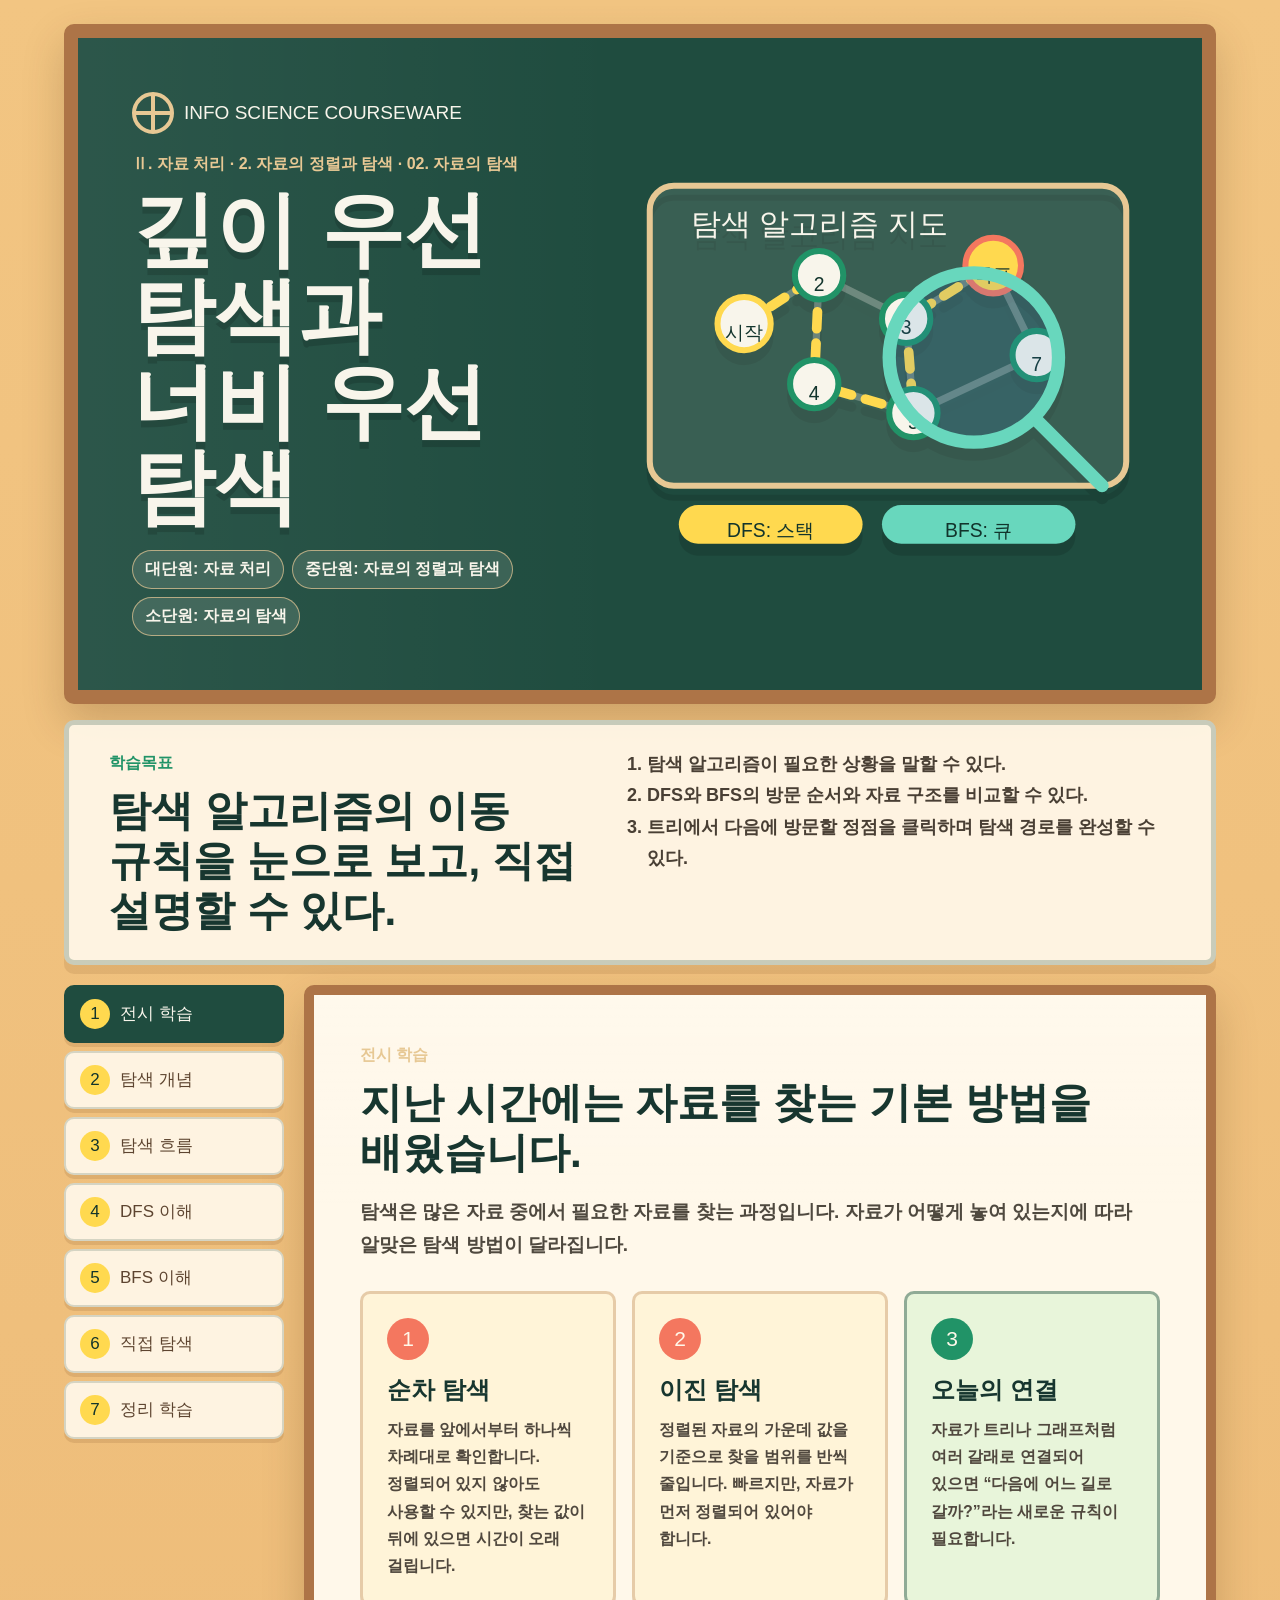
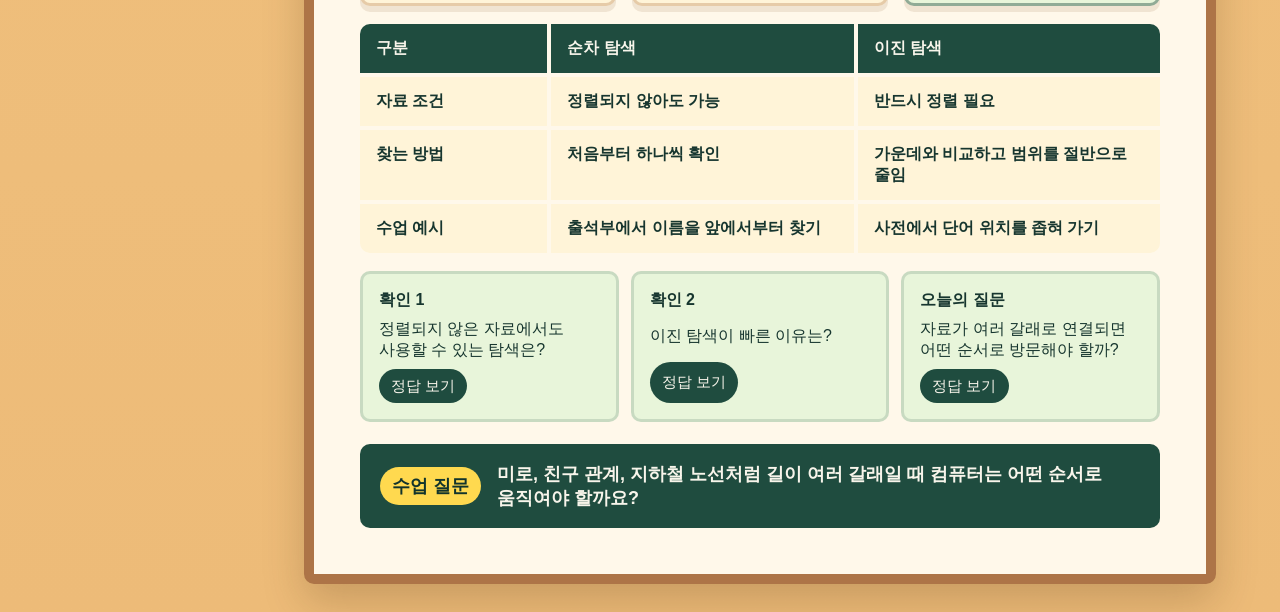
==== index.html @ 9e361e5e "Use textbook backtracking terminology" ====
<!doctype html>
<html lang="ko">
<head>
  <meta charset="utf-8">
  <meta name="viewport" content="width=device-width, initial-scale=1">
  <meta http-equiv="Cache-Control" content="no-store, no-cache, must-revalidate">
  <meta http-equiv="Pragma" content="no-cache">
  <meta http-equiv="Expires" content="0">
  <title>깊이 우선 탐색과 너비 우선 탐색</title>
  <link rel="stylesheet" href="styles.css?v=lesson-20260709-1">
</head>
<body>
  <header class="hero">
    <div class="board">
      <div class="hero-copy">
        <p class="brand">INFO SCIENCE COURSEWARE</p>
        <p class="unit-line">Ⅱ. 자료 처리 · 2. 자료의 정렬과 탐색 · 02. 자료의 탐색</p>
        <h1>깊이 우선 탐색과<br>너비 우선 탐색</h1>
        <div class="unit-tags" aria-label="단원 정보">
          <span>대단원: 자료 처리</span>
          <span>중단원: 자료의 정렬과 탐색</span>
          <span>소단원: 자료의 탐색</span>
        </div>
      </div>
      <div class="hero-visual" aria-hidden="true">
        <div class="algorithm-visual">
          <svg viewBox="0 0 430 330" role="img">
            <rect class="algo-screen" x="18" y="18" width="394" height="248" rx="20"/>
            <text class="map-title" x="52" y="58">탐색 알고리즘 지도</text>
            <path class="map-edge" d="M96 132L158 92L230 128L302 84M158 92L154 182M230 128L236 206M302 84L338 158M154 182L236 206L338 158"/>
            <path class="algo-route" d="M96 132L158 92L154 182L236 206L230 128L302 84"/>
            <g class="algo-node start">
              <circle cx="96" cy="132" r="22"/>
              <text x="96" y="139">시작</text>
            </g>
            <g class="algo-node">
              <circle cx="158" cy="92" r="20"/>
              <text x="158" y="99">2</text>
            </g>
            <g class="algo-node">
              <circle cx="230" cy="128" r="20"/>
              <text x="230" y="135">3</text>
            </g>
            <g class="algo-node"><circle cx="154" cy="182" r="20"/><text x="154" y="189">4</text></g>
            <g class="algo-node"><circle cx="236" cy="206" r="20"/><text x="236" y="213">5</text></g>
            <g class="algo-node target">
              <circle cx="302" cy="84" r="23"/>
              <text x="302" y="91">목표</text>
            </g>
            <g class="algo-node"><circle cx="338" cy="158" r="20"/><text x="338" y="165">7</text></g>
            <g class="search-glass">
              <circle cx="286" cy="160" r="70"/>
              <path d="M338 212L392 266"/>
            </g>
            <rect class="algo-chip" x="42" y="282" width="152" height="32" rx="16"/>
            <rect class="algo-chip second" x="210" y="282" width="160" height="32" rx="16"/>
            <text class="algo-label" x="118" y="303">DFS: 스택</text>
            <text class="algo-label" x="290" y="303">BFS: 큐</text>
          </svg>
        </div>
      </div>
    </div>
  </header>

  <section class="learning-goal" aria-labelledby="goal-title">
    <div>
      <p class="section-kicker">학습목표</p>
      <h2 id="goal-title">탐색 알고리즘의 이동 규칙을 눈으로 보고, 직접 설명할 수 있다.</h2>
    </div>
    <ol>
      <li>탐색 알고리즘이 필요한 상황을 말할 수 있다.</li>
      <li>DFS와 BFS의 방문 순서와 자료 구조를 비교할 수 있다.</li>
      <li>트리에서 다음에 방문할 정점을 클릭하며 탐색 경로를 완성할 수 있다.</li>
    </ol>
  </section>

  <main class="course">
    <nav class="lesson-nav" aria-label="수업 단계">
      <button class="nav-step is-active" data-step="0"><span>1</span>전시 학습</button>
      <button class="nav-step" data-step="1"><span>2</span>탐색 개념</button>
      <button class="nav-step" data-step="2"><span>3</span>탐색 흐름</button>
      <button class="nav-step" data-step="3"><span>4</span>DFS 이해</button>
      <button class="nav-step" data-step="4"><span>5</span>BFS 이해</button>
      <button class="nav-step" data-step="5"><span>6</span>직접 탐색</button>
      <button class="nav-step" data-step="6"><span>7</span>정리 학습</button>
    </nav>

    <section class="stage">
      <article class="panel is-active" data-panel="0">
        <div class="panel-heading">
          <p class="section-kicker">전시 학습</p>
          <h2>지난 시간에는 자료를 찾는 기본 방법을 배웠습니다.</h2>
          <p>탐색은 많은 자료 중에서 필요한 자료를 찾는 과정입니다. 자료가 어떻게 놓여 있는지에 따라 알맞은 탐색 방법이 달라집니다.</p>
        </div>

        <div class="review-grid review-grid-wide">
          <section class="review-card">
            <span class="badge">1</span>
            <h3>순차 탐색</h3>
            <p>자료를 앞에서부터 하나씩 차례대로 확인합니다. 정렬되어 있지 않아도 사용할 수 있지만, 찾는 값이 뒤에 있으면 시간이 오래 걸립니다.</p>
          </section>
          <section class="review-card">
            <span class="badge">2</span>
            <h3>이진 탐색</h3>
            <p>정렬된 자료의 가운데 값을 기준으로 찾을 범위를 반씩 줄입니다. 빠르지만, 자료가 먼저 정렬되어 있어야 합니다.</p>
          </section>
          <section class="review-card highlight">
            <span class="badge">3</span>
            <h3>오늘의 연결</h3>
            <p>자료가 트리나 그래프처럼 여러 갈래로 연결되어 있으면 “다음에 어느 길로 갈까?”라는 새로운 규칙이 필요합니다.</p>
          </section>
        </div>

        <div class="review-table" aria-label="순차 탐색과 이진 탐색 비교">
          <div><b>구분</b><b>순차 탐색</b><b>이진 탐색</b></div>
          <div><span>자료 조건</span><span>정렬되지 않아도 가능</span><span>반드시 정렬 필요</span></div>
          <div><span>찾는 방법</span><span>처음부터 하나씩 확인</span><span>가운데와 비교하고 범위를 절반으로 줄임</span></div>
          <div><span>수업 예시</span><span>출석부에서 이름을 앞에서부터 찾기</span><span>사전에서 단어 위치를 좁혀 가기</span></div>
        </div>

        <div class="warmup-grid">
          <div class="warmup-card">
            <strong>확인 1</strong>
            <span>정렬되지 않은 자료에서도 사용할 수 있는 탐색은?</span>
            <button class="reveal-answer" type="button">정답 보기</button>
            <em>순차 탐색</em>
          </div>
          <div class="warmup-card">
            <strong>확인 2</strong>
            <span>이진 탐색이 빠른 이유는?</span>
            <button class="reveal-answer" type="button">정답 보기</button>
            <em>범위를 반씩 줄이기 때문</em>
          </div>
          <div class="warmup-card">
            <strong>오늘의 질문</strong>
            <span>자료가 여러 갈래로 연결되면 어떤 순서로 방문해야 할까?</span>
            <button class="reveal-answer" type="button">정답 보기</button>
            <em>DFS와 BFS</em>
          </div>
        </div>

        <div class="question-strip">
          <strong>수업 질문</strong>
          <span>미로, 친구 관계, 지하철 노선처럼 길이 여러 갈래일 때 컴퓨터는 어떤 순서로 움직여야 할까요?</span>
        </div>
      </article>

      <article class="panel" data-panel="1">
        <div class="split">
          <div class="panel-heading">
            <p class="section-kicker">탐색 개념</p>
            <h2>탐색은 원하는 자료를 찾기 위해 방문 순서를 정하는 과정입니다.</h2>
            <p>트리와 그래프에서는 자료가 정점으로 표현되고, 정점 사이의 연결은 간선으로 표현됩니다. 모든 정점을 빠짐없이 방문하려면 “다음 정점을 고르는 규칙”이 필요합니다.</p>
            <div class="compare-row">
              <div>
                <b>DFS</b>
                <span>한 갈래를 깊게 따라간다</span>
              </div>
              <div>
                <b>BFS</b>
                <span>같은 깊이를 넓게 훑는다</span>
              </div>
            </div>
          </div>
          <div class="term-grid" aria-label="탐색 기본 용어">
            <div><b>정점</b><span>자료나 위치를 나타내는 점</span></div>
            <div><b>간선</b><span>정점과 정점을 잇는 길</span></div>
            <div><b>방문</b><span>정점을 한 번 확인하는 일</span></div>
            <div><b>방문 순서</b><span>어느 정점부터 볼지 정한 규칙</span></div>
          </div>
        </div>
      </article>

      <article class="panel visual-panel" data-panel="2">
        <div class="panel-heading">
          <p class="section-kicker">탐색 흐름 보기</p>
          <h2>DFS는 깊이, BFS는 너비가 먼저 보입니다.</h2>
          <p>아래 그림을 크게 보며 화살표의 이동 방향과 노드 옆 방문 순서를 비교해 보세요.</p>
        </div>
        <figure class="motion-card big-picture">
          <img src="assets/dfs-bfs-animation.svg?v=lesson-20260709-5" alt="DFS와 BFS의 전체 탐색 이동 경로 애니메이션">
          <figcaption>왼쪽 DFS는 한 갈래를 끝까지 따라가고, 오른쪽 BFS는 가까운 정점부터 같은 깊이를 넓게 방문합니다.</figcaption>
        </figure>
        <div class="visual-note-grid">
          <div><b>화살표</b><span>탐색이 실제로 이동하는 방향</span></div>
          <div><b>작은 번호</b><span>정점을 처음 방문한 순서</span></div>
          <div><b>비교 포인트</b><span>DFS는 깊이, BFS는 거리와 단계</span></div>
        </div>
      </article>

      <article class="panel" data-panel="3">
        <div class="subpage is-active" data-subpage="0">
          <div class="split">
            <div class="panel-heading">
              <p class="section-kicker">깊이 우선 탐색 DFS · 1/2</p>
              <h2>DFS는 한쪽 길을 끝까지 따라가며 탐색합니다.</h2>
              <p>현재 정점에서 아직 방문하지 않은 이웃이 있으면 그 정점으로 바로 이동합니다. 더 갈 수 없으면 백트래킹으로 이전 정점으로 돌아와 다른 길을 살핍니다.</p>
              <ul class="check-list">
                <li>
                  핵심 자료 구조:
                  <button type="button" class="term-help" aria-label="스택 보충 설명 보기">
                    스택
                    <span class="concept-popover" role="tooltip">
                      <strong>스택 Stack</strong>
                      <svg class="concept-diagram" viewBox="0 0 280 150" aria-hidden="true">
                        <rect x="0" y="0" width="280" height="150" rx="14" fill="#1f4c3f"/>
                        <rect x="92" y="82" width="96" height="32" rx="8" fill="#fff8ea" stroke="#ffd94f" stroke-width="4"/>
                        <rect x="92" y="48" width="96" height="32" rx="8" fill="#fff8ea" stroke="#ffd94f" stroke-width="4"/>
                        <rect x="92" y="14" width="96" height="32" rx="8" fill="#fff8ea" stroke="#ffd94f" stroke-width="4"/>
                        <text x="140" y="35" text-anchor="middle" font-size="16" font-weight="900" fill="#12342c">3</text>
                        <text x="140" y="69" text-anchor="middle" font-size="16" font-weight="900" fill="#12342c">2</text>
                        <text x="140" y="103" text-anchor="middle" font-size="16" font-weight="900" fill="#12342c">1</text>
                        <path d="M224 26 L190 26" stroke="#68d7bd" stroke-width="6" stroke-linecap="round"/>
                        <path d="M203 14 L190 26 L203 38" fill="none" stroke="#68d7bd" stroke-width="6" stroke-linecap="round" stroke-linejoin="round"/>
                        <path d="M190 60 L224 60" stroke="#f4775f" stroke-width="6" stroke-linecap="round"/>
                        <path d="M211 48 L224 60 L211 72" fill="none" stroke="#f4775f" stroke-width="6" stroke-linecap="round" stroke-linejoin="round"/>
                        <text x="32" y="33" font-size="15" font-weight="900" fill="#ffd94f">위쪽</text>
                        <text x="32" y="56" font-size="13" font-weight="800" fill="#fff8ea">넣고</text>
                        <text x="32" y="78" font-size="13" font-weight="800" fill="#fff8ea">꺼냄</text>
                        <text x="140" y="136" text-anchor="middle" font-size="14" font-weight="900" fill="#fff8ea">나중에 들어온 것이 먼저 나감</text>
                      </svg>
                      <span>DFS는 깊이 내려가다 막히면 백트래킹으로 돌아와야 하므로, 최근에 지나온 정점을 스택처럼 기억합니다.</span>
                    </span>
                  </button>
                  또는 재귀 호출
                </li>
                <li>좋은 비유: 미로에서 한 길을 끝까지 가 보기</li>
                <li>연습 예제 방문 순서: 1 → 2 → 4 → 5 → 8 → 3 → 6 → 7</li>
              </ul>
            </div>
            <div class="path-board dfs-board" aria-label="DFS 이동 방향 예시">
              <span>1</span><i></i><span>2</span><i></i><span>4</span>
              <em>백트래킹</em>
              <span>5</span><i></i><span>8</span>
              <em>백트래킹</em>
              <span>3</span><i></i><span>6</span>
              <em>백트래킹</em>
              <span>7</span>
            </div>
          </div>
        </div>
        <div class="subpage" data-subpage="1">
          <div class="guide-head">
            <div>
              <p class="section-kicker">깊이 우선 탐색 DFS · 2/2</p>
              <h2>다음에 방문할 노드를 클릭하며 DFS 경로를 따라가 봅시다.</h2>
              <p>큰 비교 그림과 다른 연습 예제입니다. 안내를 보며 DFS가 왜 “깊이”를 먼저 보는지 확인하세요.</p>
            </div>
            <button class="small-action" data-guide-reset="dfs">다시 시작</button>
          </div>
          <div class="guided-layout">
            <section class="tree-zone compact">
              <svg id="dfsGuideSvg" viewBox="0 0 760 470" role="img" aria-label="DFS 가이드 탐색 트리"></svg>
            </section>
            <aside class="control-zone">
              <div class="status-box next">
                <span>다음 클릭</span>
                <strong id="dfsGuideNext">1번</strong>
              </div>
              <div class="status-box">
                <span>방문 순서</span>
                <div class="pill-list" id="dfsGuideVisited"></div>
              </div>
              <div class="status-box">
                <span>현재 스택</span>
                <div class="structure-list" id="dfsGuideStructure"></div>
              </div>
              <p class="feedback" id="dfsGuideFeedback">1번부터 클릭하세요. DFS는 갈 수 있는 한 깊게 내려갑니다.</p>
            </aside>
          </div>
        </div>
        <div class="sub-nav" data-subnav>
          <button data-sub-prev>이전</button>
          <span data-sub-status>1 / 2</span>
          <button data-sub-next>다음</button>
        </div>
      </article>

      <article class="panel" data-panel="4">
        <div class="subpage is-active" data-subpage="0">
          <div class="split">
            <div class="panel-heading">
              <p class="section-kicker">너비 우선 탐색 BFS · 1/2</p>
              <h2>BFS는 시작점에서 가까운 정점부터 차례대로 넓혀 갑니다.</h2>
              <p>먼저 발견한 정점을 먼저 처리하기 위해 큐를 사용합니다. 같은 깊이에 있는 정점을 모두 본 뒤 다음 깊이로 내려갑니다.</p>
              <ul class="check-list">
                <li>
                  핵심 자료 구조:
                  <button type="button" class="term-help queue" aria-label="큐 보충 설명 보기">
                    큐
                    <span class="concept-popover" role="tooltip">
                      <strong>큐 Queue</strong>
                      <svg class="concept-diagram" viewBox="0 0 280 150" aria-hidden="true">
                        <rect x="0" y="0" width="280" height="150" rx="14" fill="#1f4c3f"/>
                        <path d="M26 75 L62 75" stroke="#68d7bd" stroke-width="6" stroke-linecap="round"/>
                        <path d="M50 63 L62 75 L50 87" fill="none" stroke="#68d7bd" stroke-width="6" stroke-linecap="round" stroke-linejoin="round"/>
                        <rect x="70" y="50" width="44" height="50" rx="8" fill="#fff8ea" stroke="#ffd94f" stroke-width="4"/>
                        <rect x="118" y="50" width="44" height="50" rx="8" fill="#fff8ea" stroke="#ffd94f" stroke-width="4"/>
                        <rect x="166" y="50" width="44" height="50" rx="8" fill="#fff8ea" stroke="#ffd94f" stroke-width="4"/>
                        <text x="92" y="80" text-anchor="middle" font-size="16" font-weight="900" fill="#12342c">1</text>
                        <text x="140" y="80" text-anchor="middle" font-size="16" font-weight="900" fill="#12342c">2</text>
                        <text x="188" y="80" text-anchor="middle" font-size="16" font-weight="900" fill="#12342c">3</text>
                        <path d="M214 75 L250 75" stroke="#f4775f" stroke-width="6" stroke-linecap="round"/>
                        <path d="M238 63 L250 75 L238 87" fill="none" stroke="#f4775f" stroke-width="6" stroke-linecap="round" stroke-linejoin="round"/>
                        <text x="42" y="42" text-anchor="middle" font-size="14" font-weight="900" fill="#68d7bd">뒤로 들어감</text>
                        <text x="228" y="42" text-anchor="middle" font-size="14" font-weight="900" fill="#f4775f">앞에서 나감</text>
                        <text x="140" y="130" text-anchor="middle" font-size="14" font-weight="900" fill="#fff8ea">먼저 들어온 것이 먼저 나감</text>
                      </svg>
                      <span>BFS는 먼저 발견한 정점부터 차례대로 처리해야 하므로, 대기 줄처럼 큐에 넣고 앞에서부터 꺼냅니다.</span>
                    </span>
                  </button>
                </li>
                <li>좋은 비유: 물결이 퍼지듯 가까운 곳부터 확인</li>
                <li>연습 예제 방문 순서: 1 → 2 → 3 → 4 → 5 → 6 → 7 → 8</li>
              </ul>
            </div>
            <div class="level-board" aria-label="BFS 깊이별 방문 예시">
              <div><b>거리 0</b><span>1</span></div>
              <div><b>거리 1</b><span>2</span><span>3</span></div>
              <div><b>거리 2</b><span>4</span><span>5</span><span>6</span><span>7</span></div>
              <div><b>거리 3</b><span>8</span></div>
            </div>
          </div>
        </div>
        <div class="subpage" data-subpage="1">
          <div class="guide-head">
            <div>
              <p class="section-kicker">너비 우선 탐색 BFS · 2/2</p>
              <h2>다음에 방문할 노드를 클릭하며 BFS 경로를 따라가 봅시다.</h2>
              <p>큰 비교 그림과 다른 연습 예제입니다. 같은 깊이를 모두 방문한 뒤 다음 깊이로 내려가는지 확인하세요.</p>
            </div>
            <button class="small-action" data-guide-reset="bfs">다시 시작</button>
          </div>
          <div class="guided-layout">
            <section class="tree-zone compact">
              <svg id="bfsGuideSvg" viewBox="0 0 760 470" role="img" aria-label="BFS 가이드 탐색 트리"></svg>
            </section>
            <aside class="control-zone">
              <div class="status-box next">
                <span>다음 클릭</span>
                <strong id="bfsGuideNext">1번</strong>
              </div>
              <div class="status-box">
                <span>방문 순서</span>
                <div class="pill-list" id="bfsGuideVisited"></div>
              </div>
              <div class="status-box">
                <span>현재 큐</span>
                <div class="structure-list" id="bfsGuideStructure"></div>
              </div>
              <p class="feedback" id="bfsGuideFeedback">1번부터 클릭하세요. BFS는 가까운 깊이를 먼저 모두 봅니다.</p>
            </aside>
          </div>
        </div>
        <div class="sub-nav" data-subnav>
          <button data-sub-prev>이전</button>
          <span data-sub-status>1 / 2</span>
          <button data-sub-next>다음</button>
        </div>
      </article>

      <article class="panel lab-panel" data-panel="5">
        <div class="lab-head">
          <div>
            <p class="section-kicker">직접 탐색 활동</p>
            <h2>새로운 예제에서 힌트 없이 탐색 순서를 완성해 보세요.</h2>
            <p>이번 활동은 다음 노드를 알려주지 않습니다. 선택한 탐색 방법에 맞게 학생이 직접 순서를 판단한 뒤 채점합니다.</p>
          </div>
          <div class="mode-toggle" role="group" aria-label="탐색 방식 선택">
            <button class="is-selected" id="dfsMode">DFS</button>
            <button id="bfsMode">BFS</button>
          </div>
        </div>

        <div class="lab-grid">
          <section class="tree-zone">
            <svg id="treeSvg" viewBox="0 0 760 470" role="img" aria-label="힌트 없이 푸는 탐색 도전 트리"></svg>
          </section>
          <aside class="control-zone">
            <div class="status-box next">
              <span>도전 규칙</span>
              <strong id="nextNode">1번부터</strong>
            </div>
            <div class="status-box">
              <span>내가 선택한 순서</span>
              <div class="pill-list" id="visitedList"></div>
            </div>
            <div class="status-box structure-practice">
              <span id="structureLabel">채점 전</span>
              <p class="structure-guide" id="structureGuide">노드를 고르면 각 단계마다 현재 스택 또는 큐에 남아 있는 번호를 순서대로 맞혀 봅니다.</p>
              <div class="sequence-target" id="structureTarget" aria-label="현재 자료 구조 순서 선택 결과"></div>
              <div class="sequence-bank" id="structureBank" aria-label="현재 자료 구조 순서 선택"></div>
              <div class="mini-actions">
                <button id="resetStructure" type="button">다시 도전</button>
                <button id="checkStructure" type="button">순서 확인</button>
              </div>
              <span class="structure-result" id="structureFeedback"></span>
              <div class="structure-history" id="structureHistory" aria-label="스택과 큐 변화 기록"></div>
            </div>
            <p class="feedback" id="feedback">1번부터 시작하세요. 노드를 하나 고를 때마다 오른쪽에서 1~10 중 현재 스택 또는 큐에 들어 있는 번호만 골라 순서도 함께 점검합니다.</p>
            <div class="button-row">
              <button id="resetActivity">처음부터</button>
              <button id="showAnswer">정답 확인</button>
              <button id="checkChallenge" class="wide">채점하기</button>
            </div>
          </aside>
        </div>
      </article>

      <article class="panel" data-panel="6">
        <div class="panel-heading">
          <p class="section-kicker">정리 학습</p>
          <h2>DFS와 BFS를 비교하고, 핵심 개념을 확인해 봅시다.</h2>
        </div>
        <div class="summary-table">
          <div><b>구분</b><b>DFS</b><b>BFS</b></div>
          <div><span>방향</span><span>깊게 들어가기</span><span>넓게 퍼지기</span></div>
          <div><span>자료 구조</span><span>스택, 재귀</span><span>큐</span></div>
          <div><span>활용 느낌</span><span>한 경로를 끝까지 확인</span><span>최단 거리, 단계별 확인</span></div>
        </div>

        <div class="quiz-header">
          <div>
            <p class="section-kicker">정리 퀴즈</p>
            <h3>6문항 중 몇 문항을 맞혔나요?</h3>
          </div>
          <div class="quiz-score">점수 <strong id="quizScore">0 / 6</strong></div>
        </div>

        <div class="quiz-list" id="quizList">
          <section class="quiz-card" data-correct="bfs" data-hint="가까운 정점부터 같은 깊이를 먼저 보는 탐색은 BFS입니다.">
            <p><b>1.</b> 시작점에서 가까운 정점들을 먼저 모두 방문하는 탐색은?</p>
            <div class="quiz-options">
              <button data-choice="dfs">DFS</button>
              <button data-choice="bfs">BFS</button>
            </div>
            <span class="quiz-result"></span>
          </section>
          <section class="quiz-card" data-correct="dfs" data-hint="한 갈래를 끝까지 따라가고 막히면 백트래킹으로 돌아오는 탐색은 DFS입니다.">
            <p><b>2.</b> 미로에서 한 길을 끝까지 따라가다가 막히면 백트래킹으로 돌아오는 방식과 가까운 것은?</p>
            <div class="quiz-options">
              <button data-choice="dfs">DFS</button>
              <button data-choice="bfs">BFS</button>
            </div>
            <span class="quiz-result"></span>
          </section>
          <section class="quiz-card" data-correct="stack" data-hint="DFS는 스택 또는 재귀 호출과 관련이 깊습니다.">
            <p><b>3.</b> DFS의 동작을 설명할 때 가장 잘 어울리는 자료 구조는?</p>
            <div class="quiz-options">
              <button data-choice="queue">큐</button>
              <button data-choice="stack">스택</button>
              <button data-choice="sort">정렬표</button>
            </div>
            <span class="quiz-result"></span>
          </section>
          <section class="quiz-card" data-correct="queue" data-hint="BFS는 먼저 들어온 정점을 먼저 처리하는 큐를 사용합니다.">
            <p><b>4.</b> BFS에서 먼저 발견한 정점을 먼저 처리하기 위해 사용하는 자료 구조는?</p>
            <div class="quiz-options">
              <button data-choice="stack">스택</button>
              <button data-choice="queue">큐</button>
              <button data-choice="tree">트리</button>
            </div>
            <span class="quiz-result"></span>
          </section>
          <section class="quiz-card" data-correct="dfs-order" data-hint="DFS는 1번에서 2번으로 간 뒤 5번, 6번까지 깊게 내려갑니다.">
            <p><b>5.</b> ‘탐색 흐름 보기’의 큰 비교 그림에서 DFS 방문 순서로 알맞은 것은?</p>
            <div class="quiz-options">
              <button data-choice="dfs-order">1 → 2 → 5 → 6 → 3 → 4 → 7 → 10 → 8 → 9</button>
              <button data-choice="bfs-order">1 → 2 → 3 → 4 → 5 → 6 → 7 → 8 → 9 → 10</button>
            </div>
            <span class="quiz-result"></span>
          </section>
          <section class="quiz-card" data-correct="binary" data-hint="이진 탐색은 정렬된 자료에서 범위를 반씩 줄이는 방법입니다.">
            <p><b>6.</b> 전시 학습 내용입니다. 정렬된 자료에서 가운데 값을 기준으로 범위를 반씩 줄이는 탐색은?</p>
            <div class="quiz-options">
              <button data-choice="sequential">순차 탐색</button>
              <button data-choice="binary">이진 탐색</button>
              <button data-choice="bfs">너비 우선 탐색</button>
            </div>
            <span class="quiz-result"></span>
          </section>
        </div>
        <button class="reset-quiz" id="resetQuiz">퀴즈 다시 풀기</button>
      </article>
    </section>
  </main>

  <script src="script.js?v=lesson-20260708-10"></script>
</body>
</html>
---- styles.css ----
:root {
  --ink: #17362f;
  --muted: #665d52;
  --paper: #f3c77f;
  --panel: #fff8ea;
  --board: #1f4c3f;
  --board-dark: #12342c;
  --cream: #f8f5eb;
  --sand: #e7c894;
  --wood: #ad7447;
  --green: #219367;
  --mint: #68d7bd;
  --blue: #2d7dd2;
  --yellow: #ffd94f;
  --coral: #f4775f;
  --red: #d64b3c;
  --line: rgba(23, 54, 47, .18);
  --shadow: 0 18px 42px rgba(73, 45, 18, .22);
  --display-font: "LessonTitle", "여기어때 잘난체", "Jalnan", "JalnanGothic", "CourseNoto", "Malgun Gothic", sans-serif;
  --body-font: "CourseNoto", "Noto Sans KR", "NanumGothic", "Malgun Gothic", sans-serif;
}

@font-face {
  font-family: "CourseNoto";
  src: url("assets/fonts/NotoSansKR-VF.ttf?v=rebuild-20260708-1") format("truetype");
  font-weight: 100 900;
  font-style: normal;
  font-display: swap;
}

@font-face {
  font-family: "LessonTitle";
  src:
    local("여기어때 잘난체"),
    local("Jalnan"),
    local("JalnanGothic"),
    url("assets/fonts/JalnanGothic.woff2?v=rebuild-20260708-1") format("woff2"),
    url("assets/fonts/Jalnan.woff?v=rebuild-20260708-1") format("woff");
  font-weight: 400 900;
  font-style: normal;
  font-display: swap;
}

* { box-sizing: border-box; }

body {
  margin: 0;
  min-height: 100vh;
  color: var(--ink);
  font-family: var(--body-font);
  background:
    radial-gradient(circle at 8% 17%, rgba(255, 248, 234, .36) 0 8px, transparent 9px),
    radial-gradient(circle at 88% 12%, rgba(255, 217, 79, .34) 0 10px, transparent 11px),
    linear-gradient(180deg, #f2c582 0%, #edbb78 100%);
}

button, select { font: inherit; }
button { cursor: pointer; }
h1, h2, h3, p, li, span, button { word-break: keep-all; }
h1, h2, h3, .brand, .nav-step, .badge, .algo-label, .status-box strong { font-family: var(--display-font); letter-spacing: 0; }
h1 { margin: 0; color: var(--cream); font-size: clamp(46px, 6.5vw, 92px); line-height: 1.03; text-shadow: 0 7px 0 rgba(0, 0, 0, .14); }
h2 { margin: 0; font-size: clamp(27px, 3.3vw, 46px); line-height: 1.18; }
h3 { margin: 14px 0 10px; font-size: 24px; }
p { line-height: 1.7; }

.hero { padding: 24px clamp(18px, 5vw, 64px) 16px; }

.board {
  display: grid;
  grid-template-columns: minmax(0, 1fr) minmax(520px, 1fr);
  gap: clamp(24px, 3vw, 46px);
  min-height: 370px;
  padding: clamp(24px, 5vw, 54px);
  border: 14px solid var(--wood);
  border-radius: 10px;
  background:
    linear-gradient(90deg, rgba(255,255,255,.06), transparent 48%),
    var(--board);
  box-shadow: var(--shadow);
  overflow: hidden;
}

.brand {
  display: inline-flex;
  align-items: center;
  gap: 10px;
  margin: 0 0 16px;
  color: var(--cream);
  font-size: 19px;
}

.brand::before {
  content: "";
  width: 34px;
  height: 34px;
  border: 4px solid var(--sand);
  border-radius: 50%;
  background:
    linear-gradient(90deg, transparent 44%, var(--sand) 45% 55%, transparent 56%),
    linear-gradient(0deg, transparent 44%, var(--sand) 45% 55%, transparent 56%);
}

.unit-line, .section-kicker {
  margin: 0 0 10px;
  color: var(--sand);
  font-weight: 900;
}

.unit-tags {
  display: flex;
  flex-wrap: wrap;
  gap: 8px;
  margin-top: 20px;
}

.unit-tags span {
  padding: 8px 12px;
  border: 1px solid rgba(231, 200, 148, .7);
  border-radius: 999px;
  color: var(--cream);
  background: rgba(255, 248, 234, .12);
  font-weight: 800;
}

.hero-visual {
  display: grid;
  align-items: center;
  justify-items: start;
}

.algorithm-visual {
  width: min(540px, 100%);
  filter: drop-shadow(0 12px 0 rgba(0, 0, 0, .12));
}

.algorithm-visual svg {
  display: block;
  width: 100%;
  height: auto;
}

.algo-screen {
  fill: rgba(248, 245, 235, .12);
  stroke: var(--sand);
  stroke-width: 5;
}

.map-title {
  fill: var(--cream);
  font-family: var(--display-font);
  font-size: 25px;
}

.map-edge {
  fill: none;
  stroke: rgba(248, 245, 235, .28);
  stroke-width: 6;
  stroke-linecap: round;
  stroke-linejoin: round;
}

.algo-route {
  fill: none;
  stroke: var(--yellow);
  stroke-width: 8;
  stroke-linecap: round;
  stroke-linejoin: round;
  stroke-dasharray: 14 12;
  animation: route-glow 1.4s ease-in-out infinite;
}

.algo-node circle {
  fill: var(--cream);
  stroke: var(--green);
  stroke-width: 5;
}

.algo-node.start circle {
  stroke: var(--yellow);
}

.algo-node.target circle {
  fill: var(--yellow);
  stroke: var(--coral);
}

.algo-node text {
  fill: var(--board-dark);
  font-family: var(--display-font);
  font-size: 16px;
  text-anchor: middle;
  dominant-baseline: central;
}

.search-glass circle,
.search-glass path {
  fill: rgba(45, 125, 210, .14);
  stroke: var(--mint);
  stroke-width: 11;
  stroke-linecap: round;
}

.search-glass path {
  fill: none;
}

.algo-chip {
  fill: var(--yellow);
}

.algo-chip.second {
  fill: var(--mint);
}

.algo-label {
  fill: var(--board-dark);
  font-size: 16px;
  text-anchor: middle;
  dominant-baseline: central;
}

@keyframes route-glow {
  0%, 100% { stroke-dashoffset: 0; opacity: .72; }
  50% { stroke-dashoffset: -26; opacity: 1; }
}

.learning-goal {
  display: grid;
  grid-template-columns: minmax(260px, .95fr) minmax(300px, 1.05fr);
  gap: 22px;
  margin: 0 clamp(18px, 5vw, 64px) 20px;
  padding: 24px clamp(22px, 4vw, 40px);
  border: 5px solid rgba(31, 76, 63, .24);
  border-radius: 10px;
  background: rgba(255, 248, 234, .92);
  box-shadow: 0 9px 0 rgba(130, 80, 39, .14);
}

.learning-goal .section-kicker { color: var(--green); }
.learning-goal ol { margin: 0; padding-left: 22px; color: #493f34; font-size: 18px; font-weight: 800; line-height: 1.75; }

.course {
  display: grid;
  grid-template-columns: 220px minmax(0, 1fr);
  gap: 20px;
  padding: 0 clamp(18px, 5vw, 64px) 28px;
}

.lesson-nav {
  position: sticky;
  top: 16px;
  align-self: start;
  display: grid;
  gap: 8px;
}

.nav-step {
  display: flex;
  align-items: center;
  gap: 10px;
  min-height: 52px;
  padding: 12px 14px;
  border: 2px solid rgba(31, 76, 63, .18);
  border-radius: 10px;
  color: #5d4430;
  background: rgba(255, 248, 234, .92);
  font-size: 17px;
  text-align: left;
  box-shadow: 0 4px 0 rgba(130, 80, 39, .16);
}

.nav-step span {
  display: grid;
  place-items: center;
  width: 30px;
  height: 30px;
  border-radius: 50%;
  color: var(--board-dark);
  background: var(--yellow);
}

.nav-step.is-active {
  color: var(--cream);
  border-color: var(--board);
  background: var(--board);
}

.panel {
  display: none;
  min-height: 650px;
  padding: clamp(24px, 4vw, 46px);
  border: 10px solid var(--wood);
  border-radius: 10px;
  background:
    linear-gradient(180deg, rgba(255, 255, 255, .09), transparent 18%),
    var(--panel);
  box-shadow: var(--shadow);
}

.panel.is-active { display: block; }
.panel-heading { max-width: 930px; }
.panel-heading p:not(.section-kicker) { max-width: 850px; color: #4f493f; font-size: 19px; font-weight: 750; }

.review-grid {
  display: grid;
  grid-template-columns: repeat(3, minmax(0, 1fr));
  gap: 16px;
  margin-top: 30px;
}

.review-grid-wide {
  grid-template-columns: repeat(3, minmax(220px, 1fr));
}

.review-card {
  min-height: 245px;
  padding: 24px;
  border: 3px solid rgba(181, 123, 73, .34);
  border-radius: 10px;
  background: #fff4d8;
  box-shadow: 0 6px 0 rgba(130, 80, 39, .12);
}

.review-card.highlight {
  border-color: rgba(31, 76, 63, .44);
  background: #e8f5da;
}

.badge {
  display: grid;
  place-items: center;
  width: 42px;
  height: 42px;
  border-radius: 50%;
  color: #fff8ea;
  background: var(--coral);
  font-size: 21px;
}

.review-card.highlight .badge { background: var(--green); }
.review-card p { margin: 0; color: #50483e; font-weight: 750; }

.review-table {
  display: grid;
  gap: 4px;
  margin-top: 18px;
  border-radius: 10px;
  overflow: hidden;
}

.review-table div {
  display: grid;
  grid-template-columns: .62fr 1fr 1fr;
  gap: 4px;
}

.review-table b, .review-table span {
  padding: 14px 16px;
  background: #fff4d8;
  font-weight: 850;
}

.review-table b {
  color: var(--cream);
  background: var(--board);
  font-family: var(--display-font);
}

.warmup-grid {
  display: grid;
  grid-template-columns: repeat(3, minmax(0, 1fr));
  gap: 12px;
  margin-top: 18px;
}

.warmup-card {
  display: grid;
  gap: 8px;
  padding: 16px;
  border: 3px solid rgba(31, 76, 63, .16);
  border-radius: 10px;
  background: #e8f5da;
}

.warmup-card strong, .warmup-card em {
  font-family: var(--display-font);
  font-style: normal;
}

.warmup-card em {
  display: none;
  color: var(--board);
  font-size: 18px;
}

.warmup-card.is-revealed em {
  display: block;
}

.reveal-answer {
  justify-self: start;
  min-height: 34px;
  padding: 7px 12px;
  border: 0;
  border-radius: 999px;
  color: var(--cream);
  background: var(--board);
  font-family: var(--display-font);
  font-size: 15px;
}

.warmup-card.is-revealed .reveal-answer {
  color: var(--board-dark);
  background: var(--yellow);
}

.question-strip {
  display: flex;
  gap: 16px;
  align-items: center;
  margin-top: 22px;
  padding: 18px 20px;
  border-radius: 10px;
  color: var(--cream);
  background: var(--board);
  font-size: 18px;
  font-weight: 800;
}

.question-strip strong {
  flex: 0 0 auto;
  padding: 7px 12px;
  border-radius: 999px;
  color: var(--board-dark);
  background: var(--yellow);
}

.split {
  display: grid;
  grid-template-columns: minmax(320px, .92fr) minmax(360px, 1.08fr);
  gap: 26px;
  align-items: center;
}

.subpage { display: none; }
.subpage.is-active { display: block; }

.sub-nav {
  display: flex;
  justify-content: center;
  align-items: center;
  gap: 12px;
  margin-top: 24px;
}

.sub-nav button, .small-action, .reset-quiz {
  min-height: 42px;
  padding: 10px 18px;
  border: 0;
  border-radius: 999px;
  color: var(--cream);
  background: var(--board);
  font-family: var(--display-font);
  box-shadow: 0 4px 0 rgba(18, 52, 44, .22);
}

.sub-nav span {
  min-width: 74px;
  padding: 9px 14px;
  border-radius: 999px;
  color: var(--board-dark);
  background: var(--yellow);
  font-family: var(--display-font);
  text-align: center;
}

.term-grid {
  display: grid;
  grid-template-columns: repeat(2, minmax(0, 1fr));
  gap: 14px;
}

.term-grid div, .visual-note-grid div {
  min-height: 132px;
  padding: 20px;
  border-radius: 10px;
  color: var(--cream);
  background: var(--board);
}

.term-grid b, .visual-note-grid b {
  display: block;
  margin-bottom: 8px;
  color: var(--yellow);
  font-family: var(--display-font);
  font-size: 26px;
}

.term-grid span, .visual-note-grid span {
  font-weight: 850;
  line-height: 1.55;
}

.visual-panel .panel-heading {
  max-width: 100%;
}

.motion-card {
  margin: 0;
  padding: 16px;
  border: 4px solid rgba(31, 76, 63, .22);
  border-radius: 10px;
  background: #1f4c3f;
}

.motion-card img {
  display: block;
  width: min(1180px, 100%);
  margin-inline: auto;
  border-radius: 6px;
  background: var(--board);
}

.big-picture {
  margin-top: 22px;
  padding: 18px;
}

.big-picture img {
  max-height: none;
  object-fit: contain;
  object-position: center;
}

.visual-note-grid {
  display: grid;
  grid-template-columns: repeat(3, minmax(0, 1fr));
  gap: 12px;
  margin-top: 14px;
}

.motion-card figcaption {
  margin-top: 12px;
  color: var(--cream);
  font-weight: 800;
  line-height: 1.55;
}

.compare-row {
  display: grid;
  grid-template-columns: repeat(2, minmax(0, 1fr));
  gap: 12px;
  margin-top: 24px;
}

.compare-row div {
  padding: 18px;
  border-radius: 10px;
  color: var(--cream);
  background: var(--board);
}

.compare-row b {
  display: block;
  margin-bottom: 6px;
  color: var(--yellow);
  font-family: var(--display-font);
  font-size: 30px;
}

.compare-row span { font-weight: 850; }

.check-list {
  display: grid;
  gap: 10px;
  margin: 24px 0 0;
  padding: 0;
  list-style: none;
  color: #4b443a;
  font-size: 18px;
  font-weight: 800;
}

.check-list li {
  padding: 12px 14px;
  border-left: 8px solid var(--green);
  border-radius: 8px;
  background: #fff1cf;
}

.term-help {
  position: relative;
  display: inline-flex;
  align-items: center;
  gap: 6px;
  margin: 0 3px;
  padding: 5px 12px 6px;
  border: 0;
  border-radius: 999px;
  color: var(--cream);
  background: var(--green);
  font-family: var(--display-font);
  font-size: 17px;
  line-height: 1.1;
  vertical-align: baseline;
  box-shadow: 0 3px 0 rgba(18, 52, 44, .24);
  cursor: help;
}

.term-help.queue {
  background: var(--blue);
}

.term-help::after {
  content: "?";
  display: inline-grid;
  place-items: center;
  width: 18px;
  height: 18px;
  border-radius: 50%;
  color: var(--board-dark);
  background: var(--yellow);
  font-family: var(--display-font);
  font-size: 13px;
}

.term-help:focus-visible {
  outline: 4px solid rgba(255, 217, 79, .72);
  outline-offset: 3px;
}

.concept-popover {
  position: absolute;
  left: 50%;
  bottom: calc(100% + 14px);
  z-index: 30;
  width: min(340px, calc(100vw - 42px));
  padding: 15px;
  border: 4px solid var(--board);
  border-radius: 10px;
  color: var(--ink);
  background: #fff8ea;
  box-shadow: 0 16px 34px rgba(73, 45, 18, .24);
  font-family: var(--body-font);
  text-align: left;
  transform: translate(-50%, 8px) scale(.98);
  transform-origin: bottom center;
  opacity: 0;
  visibility: hidden;
  pointer-events: none;
  transition: opacity .16s ease, transform .16s ease, visibility .16s ease;
}

.concept-popover::after {
  content: "";
  position: absolute;
  left: 50%;
  bottom: -13px;
  width: 18px;
  height: 18px;
  border-right: 4px solid var(--board);
  border-bottom: 4px solid var(--board);
  background: #fff8ea;
  transform: translateX(-50%) rotate(45deg);
}

.term-help:hover .concept-popover,
.term-help:focus .concept-popover,
.term-help:focus-visible .concept-popover {
  opacity: 1;
  visibility: visible;
  transform: translate(-50%, 0) scale(1);
}

.concept-popover strong {
  display: block;
  margin-bottom: 8px;
  color: var(--board);
  font-family: var(--display-font);
  font-size: 21px;
}

.concept-popover span {
  display: block;
  color: #4f493f;
  font-size: 15px;
  font-weight: 850;
  line-height: 1.55;
}

.concept-diagram {
  display: block;
  width: 100%;
  height: auto;
  margin: 0 0 10px;
  border-radius: 10px;
  background: var(--board);
}

.path-board, .level-board {
  min-height: 360px;
  padding: 28px;
  border-radius: 10px;
  color: var(--cream);
  background: var(--board);
  box-shadow: inset 0 0 0 5px rgba(255, 248, 234, .08);
}

.path-board {
  display: flex;
  flex-wrap: wrap;
  gap: 14px;
  align-items: center;
  align-content: center;
}

.path-board span, .level-board span {
  display: inline-grid;
  place-items: center;
  width: 58px;
  height: 58px;
  border: 4px solid currentColor;
  border-radius: 50%;
  color: var(--board-dark);
  background: #fff8ea;
  font-family: var(--display-font);
  font-size: 24px;
}

.path-board i {
  width: 42px;
  height: 5px;
  border-radius: 999px;
  background: var(--yellow);
  position: relative;
}

.path-board i::after {
  content: "";
  position: absolute;
  right: -4px;
  top: 50%;
  width: 13px;
  height: 13px;
  border-top: 5px solid var(--yellow);
  border-right: 5px solid var(--yellow);
  transform: translateY(-50%) rotate(45deg);
}

.path-board em {
  padding: 10px 14px;
  border-radius: 999px;
  color: var(--board-dark);
  background: var(--yellow);
  font-style: normal;
  font-weight: 900;
}

.level-board {
  display: grid;
  gap: 14px;
}

.level-board div {
  display: flex;
  flex-wrap: wrap;
  align-items: center;
  gap: 10px;
  padding: 14px;
  border: 2px dashed rgba(255, 248, 234, .28);
  border-radius: 10px;
}

.level-board b {
  min-width: 84px;
  color: var(--yellow);
  font-family: var(--display-font);
}

.lab-head {
  display: flex;
  justify-content: space-between;
  align-items: flex-start;
  gap: 20px;
  margin-bottom: 22px;
}

.lab-head p:not(.section-kicker), .guide-head p:not(.section-kicker) {
  max-width: 820px;
  color: #4f493f;
  font-size: 18px;
  font-weight: 750;
}

.guide-head {
  display: flex;
  justify-content: space-between;
  align-items: flex-start;
  gap: 18px;
  margin-bottom: 18px;
}

.guided-layout {
  display: grid;
  grid-template-columns: minmax(460px, 1fr) 290px;
  gap: 18px;
}

.mode-toggle {
  display: inline-flex;
  gap: 6px;
  padding: 6px;
  border-radius: 999px;
  background: #ead4ae;
}

.mode-toggle button {
  min-width: 78px;
  padding: 10px 16px;
  border: 0;
  border-radius: 999px;
  color: var(--board-dark);
  background: transparent;
  font-family: var(--display-font);
  font-size: 18px;
}

.mode-toggle button.is-selected {
  color: var(--cream);
  background: var(--board);
}

.lab-grid {
  display: grid;
  grid-template-columns: minmax(460px, 1fr) 300px;
  gap: 18px;
}

.tree-zone {
  min-height: 520px;
  padding: 12px;
  border: 5px solid rgba(31, 76, 63, .22);
  border-radius: 10px;
  background: #fff4d8;
}

.tree-zone.compact {
  min-height: 430px;
}

#treeSvg, #dfsGuideSvg, #bfsGuideSvg {
  display: block;
  width: 100%;
  height: 500px;
  touch-action: none;
}

#dfsGuideSvg, #bfsGuideSvg {
  height: 420px;
}

.control-zone {
  display: grid;
  gap: 12px;
  align-content: start;
}

.status-box {
  padding: 16px;
  border: 3px solid rgba(31, 76, 63, .18);
  border-radius: 10px;
  background: #fff4d8;
}

.status-box.next {
  color: var(--cream);
  border-color: var(--board);
  background: var(--board);
}

.status-box span {
  display: block;
  margin-bottom: 8px;
  color: inherit;
  font-weight: 900;
}

.status-box strong {
  display: block;
  color: var(--yellow);
  font-size: 34px;
}

.pill-list, .structure-list {
  display: flex;
  flex-wrap: wrap;
  gap: 7px;
  min-height: 36px;
}

.pill {
  display: inline-grid;
  place-items: center;
  min-width: 34px;
  height: 34px;
  padding: 0 10px;
  border-radius: 999px;
  color: var(--board-dark);
  background: var(--yellow);
  font-family: var(--display-font);
}

.structure-practice {
  display: grid;
  gap: 10px;
}

.structure-guide {
  margin: 0;
  color: #4f493f;
  font-size: 15px;
  font-weight: 850;
  line-height: 1.5;
}

.sequence-target, .sequence-bank {
  display: flex;
  flex-wrap: wrap;
  gap: 7px;
  min-height: 42px;
  padding: 9px;
  border-radius: 10px;
}

.sequence-target {
  align-items: center;
  border: 2px dashed rgba(31, 76, 63, .28);
  background: #fff8ea;
}

.sequence-bank {
  background: #ead4ae;
}

.sequence-bank button {
  min-width: 40px;
  min-height: 38px;
  padding: 8px 12px;
  border: 0;
  border-radius: 999px;
  color: var(--board-dark);
  background: var(--yellow);
  font-family: var(--display-font);
  font-size: 17px;
  box-shadow: 0 3px 0 rgba(130, 80, 39, .22);
}

.sequence-bank button:disabled {
  color: rgba(23, 54, 47, .42);
  background: rgba(255, 248, 234, .65);
  box-shadow: none;
  cursor: default;
}

.ghost-pill, .empty-history {
  color: rgba(73, 63, 52, .72);
  font-size: 14px;
  font-weight: 850;
}

.mini-actions {
  display: grid;
  grid-template-columns: 1fr 1fr;
  gap: 8px;
}

.mini-actions button {
  min-height: 40px;
  border: 0;
  border-radius: 10px;
  color: var(--cream);
  background: var(--board);
  font-family: var(--display-font);
  font-size: 16px;
  box-shadow: 0 4px 0 rgba(18, 52, 44, .22);
}

.structure-result {
  min-height: 22px;
  color: #4b443a;
  font-weight: 900;
}

.structure-history {
  display: grid;
  gap: 6px;
  max-height: 150px;
  overflow: auto;
  padding: 8px;
  border-radius: 10px;
  background: rgba(255, 248, 234, .75);
}

.structure-history button {
  display: grid;
  gap: 2px;
  width: 100%;
  padding: 7px 9px;
  border: 0;
  border-left: 5px solid var(--green);
  border-radius: 8px;
  color: #40382d;
  background: #fff1cf;
  text-align: left;
  cursor: pointer;
}

.structure-history button.is-active {
  outline: 3px solid rgba(255, 211, 74, .9);
  background: #fff8ea;
}

.structure-history button.is-correct {
  border-left-color: var(--mint);
}

.structure-history button.is-wrong {
  border-left-color: var(--coral);
}

.structure-history b {
  color: var(--board);
  font-family: var(--display-font);
  font-size: 14px;
}

.structure-history span {
  margin: 0;
  color: #4b443a;
  font-size: 13px;
  font-weight: 850;
}

.structure-history em {
  justify-self: start;
  padding: 2px 8px;
  border-radius: 999px;
  color: var(--cream);
  background: var(--board);
  font-style: normal;
  font-size: 12px;
  font-weight: 900;
}

.feedback {
  min-height: 72px;
  margin: 0;
  padding: 16px;
  border-left: 8px solid var(--coral);
  border-radius: 10px;
  color: #4b443a;
  background: #fff1cf;
  font-weight: 850;
}

.button-row {
  display: grid;
  grid-template-columns: 1fr 1fr;
  gap: 8px;
}

.button-row .wide {
  grid-column: 1 / -1;
}

.button-row button, .quiz-actions button {
  min-height: 46px;
  border: 0;
  border-radius: 10px;
  color: var(--cream);
  background: var(--board);
  font-family: var(--display-font);
  font-size: 17px;
  box-shadow: 0 4px 0 rgba(18, 52, 44, .25);
}

.summary-table {
  display: grid;
  gap: 4px;
  margin-top: 28px;
  border-radius: 10px;
  overflow: hidden;
}

.summary-table div {
  display: grid;
  grid-template-columns: .6fr 1fr 1fr;
  gap: 4px;
}

.summary-table b, .summary-table span {
  padding: 16px;
  background: #fff4d8;
  font-weight: 850;
}

.summary-table b {
  color: var(--cream);
  background: var(--board);
  font-family: var(--display-font);
}

.quiz-box {
  margin-top: 24px;
  padding: 22px;
  border-radius: 10px;
  background: #e8f5da;
}

.quiz-box p:first-child {
  margin-top: 0;
  font-size: 20px;
  font-weight: 900;
}

.quiz-actions {
  display: flex;
  gap: 10px;
}

.quiz-header {
  display: flex;
  justify-content: space-between;
  align-items: center;
  gap: 18px;
  margin-top: 28px;
}

.quiz-score {
  padding: 14px 18px;
  border-radius: 10px;
  color: var(--cream);
  background: var(--board);
  font-family: var(--display-font);
  white-space: nowrap;
}

.quiz-score strong {
  color: var(--yellow);
}

.quiz-list {
  display: grid;
  grid-template-columns: repeat(2, minmax(0, 1fr));
  gap: 14px;
  margin-top: 16px;
}

.quiz-card {
  display: grid;
  gap: 12px;
  padding: 18px;
  border: 3px solid rgba(31, 76, 63, .16);
  border-radius: 10px;
  background: #fff4d8;
}

.quiz-card p {
  margin: 0;
  font-weight: 850;
}

.quiz-options {
  display: flex;
  flex-wrap: wrap;
  gap: 8px;
}

.quiz-options button {
  min-height: 40px;
  padding: 9px 12px;
  border: 2px solid rgba(31, 76, 63, .2);
  border-radius: 999px;
  color: var(--board-dark);
  background: #fff8ea;
  font-weight: 850;
}

.quiz-options button.is-selected {
  color: var(--cream);
  border-color: var(--board);
  background: var(--board);
}

.quiz-options button.is-correct {
  color: var(--board-dark);
  border-color: var(--green);
  background: #c9f2d1;
}

.quiz-options button.is-wrong {
  color: var(--cream);
  border-color: var(--red);
  background: var(--red);
}

.quiz-result {
  min-height: 24px;
  color: #4b443a;
  font-weight: 850;
}

.reset-quiz {
  margin-top: 16px;
}

.edge {
  stroke: rgba(23, 54, 47, .25);
  stroke-width: 5;
  stroke-linecap: round;
}

.route {
  fill: none;
  stroke-width: 5;
  stroke-linecap: round;
  stroke-linejoin: round;
}

.route.dfs { stroke: var(--green); }
.route.bfs { stroke: var(--blue); }
.route.challenge { stroke: var(--coral); }
.route.next {
  stroke-dasharray: 9 10;
  opacity: .9;
  animation: pulse-route 1.1s ease-in-out infinite;
}

.visit-arrow.dfs { fill: var(--green); }
.visit-arrow.bfs { fill: var(--blue); }
.visit-arrow.challenge { fill: var(--coral); }
.node-circle {
  fill: #fff8ea;
  stroke: var(--board);
  stroke-width: 4;
  filter: drop-shadow(0 5px 0 rgba(31, 76, 63, .14));
}

.node-group { cursor: grab; }
.node-group:active { cursor: grabbing; }
.node-group.visited .node-circle { fill: #e8f5da; stroke: var(--green); }
.node-group.current .node-circle { fill: var(--yellow); stroke: var(--coral); }
.node-group.next .node-circle { stroke: var(--blue); stroke-width: 6; }
.node-text {
  fill: var(--board-dark);
  font-family: var(--display-font);
  font-size: 21px;
  text-anchor: middle;
  dominant-baseline: central;
  pointer-events: none;
}

.order-badge {
  fill: var(--coral);
  stroke: #fff8ea;
  stroke-width: 3;
}

.order-text {
  fill: #fff8ea;
  font-family: var(--display-font);
  font-size: 13px;
  text-anchor: middle;
  dominant-baseline: central;
  pointer-events: none;
}

@keyframes pulse-route {
  0%, 100% { opacity: .45; }
  50% { opacity: 1; }
}

@media (max-width: 1000px) {
  .board, .learning-goal, .course, .split, .lab-grid, .guided-layout {
    grid-template-columns: 1fr;
  }

  .lesson-nav {
    position: static;
    grid-template-columns: repeat(2, minmax(0, 1fr));
  }

  .hero-visual { display: none; }
}

@media (max-width: 720px) {
  h1 { font-size: 42px; }
  .review-grid, .summary-table div, .review-table div, .warmup-grid, .term-grid, .visual-note-grid, .quiz-list { grid-template-columns: 1fr; }
  .question-strip, .lab-head { align-items: stretch; flex-direction: column; }
  .lesson-nav { grid-template-columns: 1fr; }
  .panel { min-height: 0; }
  .tree-zone { min-height: 360px; }
  #treeSvg, #dfsGuideSvg, #bfsGuideSvg { height: 360px; }
  .guide-head, .quiz-header { align-items: stretch; flex-direction: column; }
  .concept-popover {
    left: 0;
    bottom: auto;
    top: calc(100% + 14px);
    transform: translate(0, -8px) scale(.98);
    transform-origin: top left;
  }
  .concept-popover::after {
    left: 26px;
    top: -13px;
    bottom: auto;
    transform: rotate(225deg);
  }
  .term-help:hover .concept-popover,
  .term-help:focus .concept-popover,
  .term-help:focus-visible .concept-popover {
    transform: translate(0, 0) scale(1);
  }
}
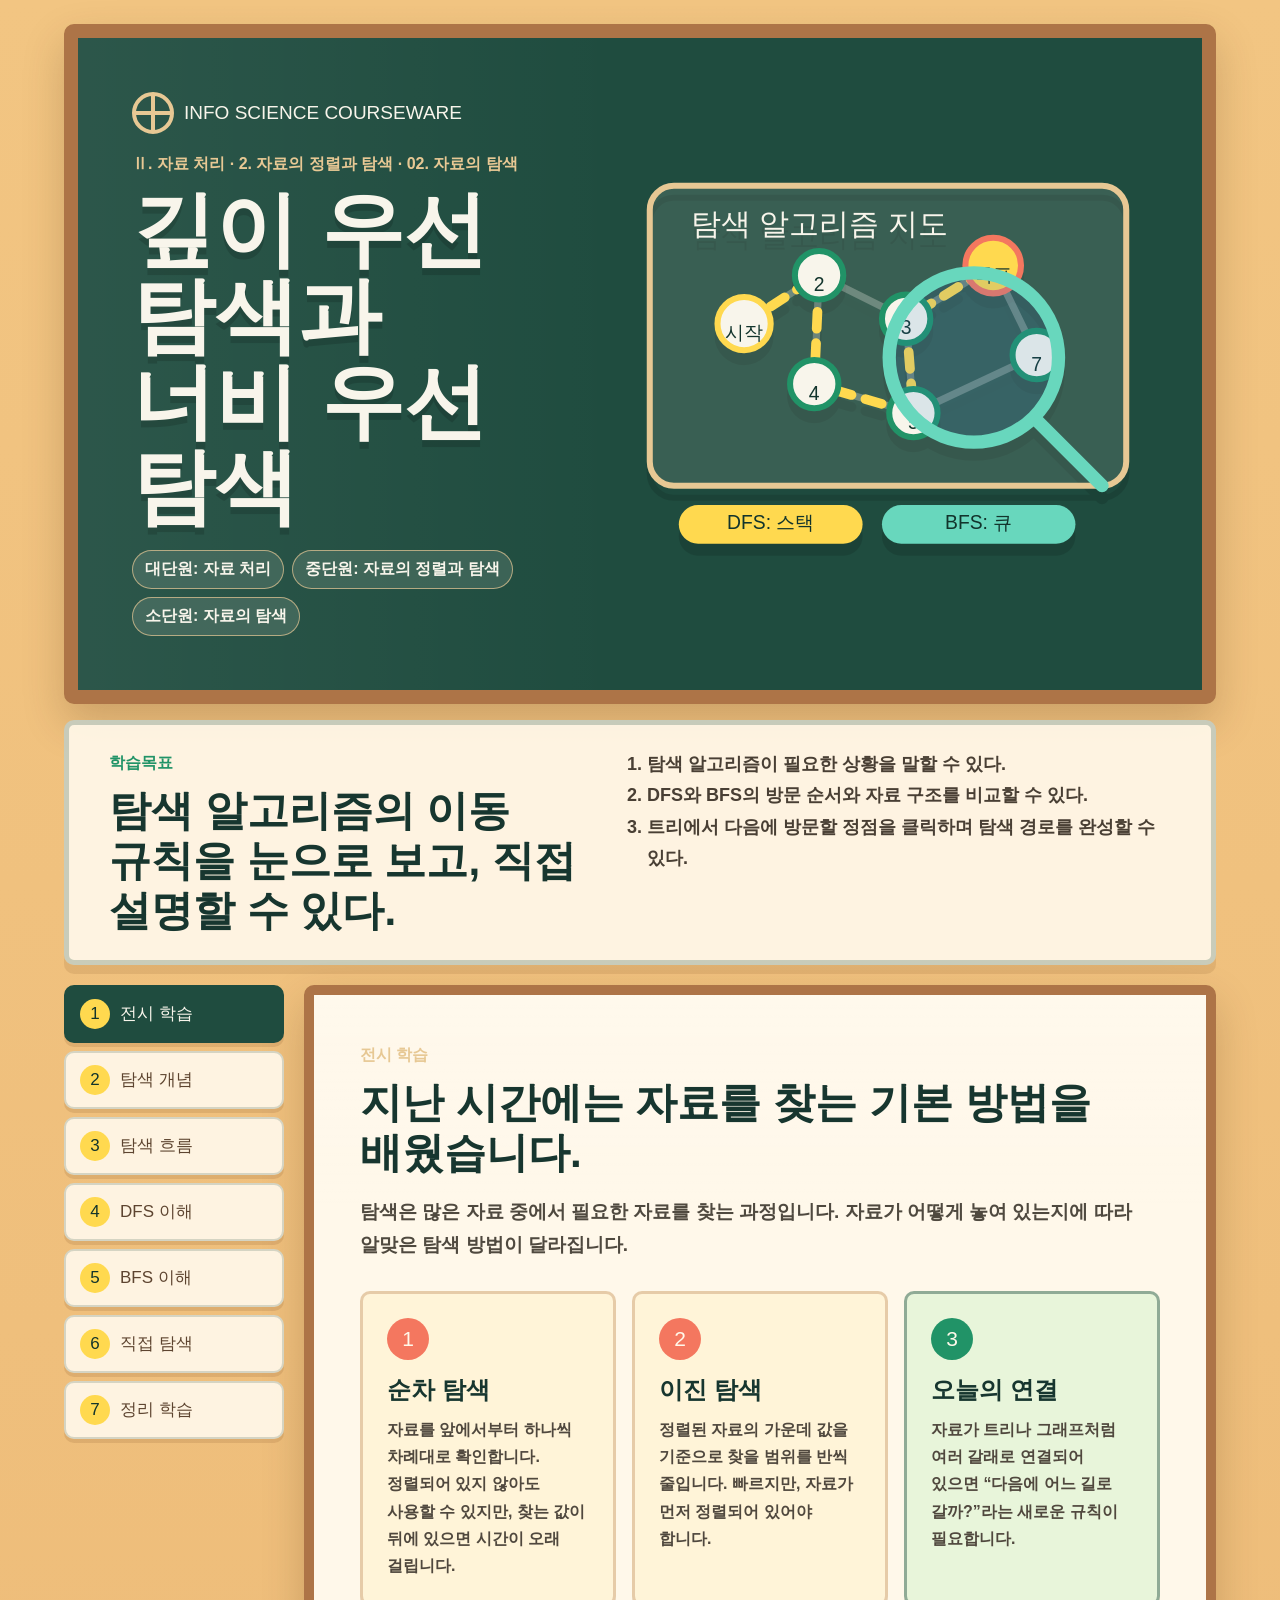
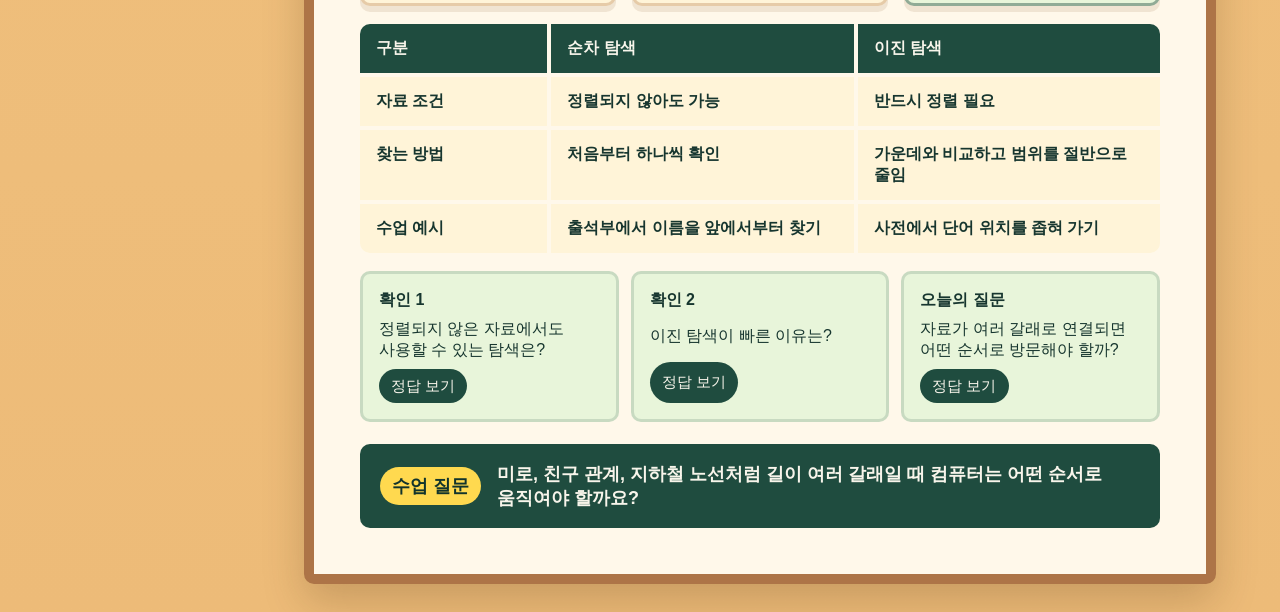
==== commit f6a62b5d: "Center hero chip labels" ====
--- a/index.html
+++ b/index.html
@@ -7,7 +7,7 @@
   <meta http-equiv="Pragma" content="no-cache">
   <meta http-equiv="Expires" content="0">
   <title>깊이 우선 탐색과 너비 우선 탐색</title>
-  <link rel="stylesheet" href="styles.css?v=lesson-20260709-1">
+  <link rel="stylesheet" href="styles.css?v=lesson-20260713-2">
 </head>
 <body>
   <header class="hero">
@@ -54,8 +54,8 @@
             </g>
             <rect class="algo-chip" x="42" y="282" width="152" height="32" rx="16"/>
             <rect class="algo-chip second" x="210" y="282" width="160" height="32" rx="16"/>
-            <text class="algo-label" x="118" y="303">DFS: 스택</text>
-            <text class="algo-label" x="290" y="303">BFS: 큐</text>
+            <text class="algo-label" x="118" y="298">DFS: 스택</text>
+            <text class="algo-label" x="290" y="298">BFS: 큐</text>
           </svg>
         </div>
       </div>
@@ -151,6 +151,15 @@
             <p class="section-kicker">탐색 개념</p>
             <h2>탐색은 원하는 자료를 찾기 위해 방문 순서를 정하는 과정입니다.</h2>
             <p>트리와 그래프에서는 자료가 정점으로 표현되고, 정점 사이의 연결은 간선으로 표현됩니다. 모든 정점을 빠짐없이 방문하려면 “다음 정점을 고르는 규칙”이 필요합니다.</p>
+            <div class="explain-box">
+              <h3>왜 방문 순서를 정해야 할까요?</h3>
+              <p>한 정점에서 여러 길로 갈 수 있으면 아무 곳이나 움직이다가 같은 정점을 반복해서 보거나, 아직 보지 않은 정점을 놓칠 수 있습니다. 그래서 탐색 알고리즘은 “방문한 곳은 표시하고, 다음에 볼 곳을 정해진 규칙으로 고르는 방법”입니다.</p>
+              <ol class="explain-steps">
+                <li><b>1단계</b><span>시작 정점을 방문 표시합니다.</span></li>
+                <li><b>2단계</b><span>연결된 정점 중 다음에 볼 정점을 선택합니다.</span></li>
+                <li><b>3단계</b><span>목표를 찾거나 더 이상 갈 곳이 없을 때까지 반복합니다.</span></li>
+              </ol>
+            </div>
             <div class="compare-row">
               <div>
                 <b>DFS</b>
@@ -168,6 +177,28 @@
             <div><b>방문</b><span>정점을 한 번 확인하는 일</span></div>
             <div><b>방문 순서</b><span>어느 정점부터 볼지 정한 규칙</span></div>
           </div>
+        </div>
+        <div class="example-gallery" aria-label="탐색 알고리즘 활용 예시">
+          <section class="example-card">
+            <span>DFS 예시</span>
+            <h3>미로에서 한 길 끝까지 가 보기</h3>
+            <p>갈림길에서 한 방향을 정해 계속 들어가고, 막히면 백트래킹으로 돌아와 다른 길을 확인합니다.</p>
+          </section>
+          <section class="example-card">
+            <span>DFS 예시</span>
+            <h3>폴더 속 파일 전체 검사</h3>
+            <p>한 폴더 안으로 깊게 들어가 하위 폴더를 모두 살핀 뒤, 다시 위 폴더로 돌아와 남은 폴더를 봅니다.</p>
+          </section>
+          <section class="example-card bfs-example">
+            <span>BFS 예시</span>
+            <h3>가까운 지하철역부터 찾기</h3>
+            <p>현재 역에서 1정거장 거리, 2정거장 거리처럼 가까운 곳부터 넓혀 가면 최단 거리 탐색과 연결됩니다.</p>
+          </section>
+          <section class="example-card bfs-example">
+            <span>BFS 예시</span>
+            <h3>친구 관계의 몇 단계 연결</h3>
+            <p>내 친구를 먼저 보고, 그다음 친구의 친구를 보는 방식으로 같은 깊이의 관계를 차례대로 확인합니다.</p>
+          </section>
         </div>
       </article>
 
@@ -192,9 +223,19 @@
         <div class="subpage is-active" data-subpage="0">
           <div class="split">
             <div class="panel-heading">
-              <p class="section-kicker">깊이 우선 탐색 DFS · 1/2</p>
+              <p class="section-kicker">깊이 우선 탐색 DFS · 1/3</p>
               <h2>DFS는 한쪽 길을 끝까지 따라가며 탐색합니다.</h2>
               <p>현재 정점에서 아직 방문하지 않은 이웃이 있으면 그 정점으로 바로 이동합니다. 더 갈 수 없으면 백트래킹으로 이전 정점으로 돌아와 다른 길을 살핍니다.</p>
+              <div class="explain-box dfs-explain">
+                <h3>DFS를 말로 따라가면</h3>
+                <ol class="explain-steps">
+                  <li><b>방문</b><span>현재 정점에 “방문했다”는 표시를 합니다.</span></li>
+                  <li><b>깊게 이동</b><span>아직 방문하지 않은 이웃이 있으면 그중 하나로 바로 내려갑니다.</span></li>
+                  <li><b>백트래킹</b><span>더 내려갈 곳이 없으면 직전에 지나온 정점으로 되돌아갑니다.</span></li>
+                  <li><b>다른 길 확인</b><span>되돌아온 곳에서 아직 방문하지 않은 다른 길을 찾습니다.</span></li>
+                </ol>
+                <p class="misconception-note">백트래킹은 “틀려서 실패했다”가 아니라, 한 갈래를 끝까지 확인한 뒤 남은 갈래를 보기 위해 되돌아오는 과정입니다.</p>
+              </div>
               <ul class="check-list">
                 <li>
                   핵심 자료 구조:
@@ -240,9 +281,36 @@
           </div>
         </div>
         <div class="subpage" data-subpage="1">
+          <div class="pseudo-page">
+            <div class="panel-heading">
+              <p class="section-kicker">깊이 우선 탐색 DFS · 2/3</p>
+              <h2>의사코드는 “방문 표시 후, 연결된 정점을 재귀적으로 방문”한다고 읽습니다.</h2>
+              <p>교재의 인접 행렬 <b>G[ ][ ]</b>, 방문 배열 <b>visited[ ]</b> 흐름에 맞춘 형태입니다. 빠른 번호부터 살피면 방문 순서도 일정하게 정해집니다.</p>
+            </div>
+            <div class="pseudo-grid">
+              <section class="pseudo-card">
+                <h3>DFS 의사코드 한 줄씩 보기</h3>
+                <ol class="pseudo-lines">
+                  <li><code>DFS(s)</code><span>현재 정점 <b>s</b>에서 깊이 우선 탐색을 시작합니다.</span></li>
+                  <li><code>visited[s] ← 1</code><span>s를 이미 방문한 정점으로 표시합니다. 다시 방문하지 않기 위한 표시입니다.</span></li>
+                  <li><code>for i ← 1 to n</code><span>1번부터 n번까지 모든 정점을 후보로 살펴봅니다.</span></li>
+                  <li><code>if G[s][i] = 1 and visited[i] ≠ 1</code><span>s와 i가 연결되어 있고, i를 아직 방문하지 않았다면 갈 수 있습니다.</span></li>
+                  <li><code>DFS(i)</code><span>i로 바로 내려가 같은 규칙을 반복합니다. 이 부분이 “깊게 들어감”입니다.</span></li>
+                  <li><code>end DFS</code><span>더 갈 곳이 없으면 호출이 끝나며 이전 정점으로 돌아갑니다. 이것이 백트래킹입니다.</span></li>
+                </ol>
+              </section>
+              <aside class="pseudo-note">
+                <h3>핵심 정리</h3>
+                <p>DFS는 다음 정점을 찾으면 일단 깊게 들어갑니다. 그래서 <b>DFS(i)</b>처럼 자기 자신을 다시 부르는 재귀 구조가 자연스럽습니다.</p>
+                <p>재귀 호출은 내부적으로 최근에 멈춘 위치를 기억하므로, 스택을 직접 만들지 않아도 스택처럼 동작합니다.</p>
+              </aside>
+            </div>
+          </div>
+        </div>
+        <div class="subpage" data-subpage="2">
           <div class="guide-head">
             <div>
-              <p class="section-kicker">깊이 우선 탐색 DFS · 2/2</p>
+              <p class="section-kicker">깊이 우선 탐색 DFS · 3/3</p>
               <h2>다음에 방문할 노드를 클릭하며 DFS 경로를 따라가 봅시다.</h2>
               <p>큰 비교 그림과 다른 연습 예제입니다. 안내를 보며 DFS가 왜 “깊이”를 먼저 보는지 확인하세요.</p>
             </div>
@@ -271,7 +339,7 @@
         </div>
         <div class="sub-nav" data-subnav>
           <button data-sub-prev>이전</button>
-          <span data-sub-status>1 / 2</span>
+          <span data-sub-status>1 / 3</span>
           <button data-sub-next>다음</button>
         </div>
       </article>
@@ -280,9 +348,19 @@
         <div class="subpage is-active" data-subpage="0">
           <div class="split">
             <div class="panel-heading">
-              <p class="section-kicker">너비 우선 탐색 BFS · 1/2</p>
+              <p class="section-kicker">너비 우선 탐색 BFS · 1/3</p>
               <h2>BFS는 시작점에서 가까운 정점부터 차례대로 넓혀 갑니다.</h2>
               <p>먼저 발견한 정점을 먼저 처리하기 위해 큐를 사용합니다. 같은 깊이에 있는 정점을 모두 본 뒤 다음 깊이로 내려갑니다.</p>
+              <div class="explain-box bfs-explain">
+                <h3>BFS를 말로 따라가면</h3>
+                <ol class="explain-steps">
+                  <li><b>방문</b><span>시작 정점을 방문하고 큐에 넣습니다.</span></li>
+                  <li><b>꺼내기</b><span>큐의 앞에서 정점을 하나 꺼내 주변 정점을 확인합니다.</span></li>
+                  <li><b>넣기</b><span>아직 방문하지 않은 이웃을 방문 표시하고 큐의 뒤에 넣습니다.</span></li>
+                  <li><b>반복</b><span>큐가 빌 때까지 앞에서 꺼내고 뒤에 넣는 과정을 반복합니다.</span></li>
+                </ol>
+                <p class="misconception-note">BFS는 “가까운 정점부터 차례대로” 보기 때문에, 간선의 비용이 모두 같을 때 최단 거리를 찾는 데 자주 쓰입니다.</p>
+              </div>
               <ul class="check-list">
                 <li>
                   핵심 자료 구조:
@@ -323,9 +401,38 @@
           </div>
         </div>
         <div class="subpage" data-subpage="1">
+          <div class="pseudo-page">
+            <div class="panel-heading">
+              <p class="section-kicker">너비 우선 탐색 BFS · 2/3</p>
+              <h2>의사코드는 “큐에 넣고, 앞에서 꺼내며, 이웃을 뒤에 넣는다”고 읽습니다.</h2>
+              <p>교재의 큐 연산 <b>Q_push</b>, <b>Q_pop</b>, <b>Q_empty</b>를 수업용으로 풀어 쓴 형태입니다. 큐에 들어간 순서가 다음 방문 순서를 결정합니다.</p>
+            </div>
+            <div class="pseudo-grid">
+              <section class="pseudo-card">
+                <h3>BFS 의사코드 한 줄씩 보기</h3>
+                <ol class="pseudo-lines">
+                  <li><code>BFS( )</code><span>시작 정점에서 너비 우선 탐색을 준비합니다.</span></li>
+                  <li><code>Q_push(s)</code><span>시작 정점 s를 큐에 넣습니다. 앞으로 처리할 대기 줄을 만드는 단계입니다.</span></li>
+                  <li><code>visited[s] ← 1</code><span>s를 방문 표시하여 큐에 다시 들어가지 않게 합니다.</span></li>
+                  <li><code>while Q_empty( ) ≠ True</code><span>큐가 빌 때까지 반복합니다. 큐가 비면 더 방문할 정점이 없습니다.</span></li>
+                  <li><code>s ← Q_top( ), Q_pop( )</code><span>큐의 앞 정점을 현재 정점으로 꺼냅니다. 먼저 들어온 정점이 먼저 처리됩니다.</span></li>
+                  <li><code>for i ← 1 to n</code><span>현재 정점 s와 연결된 후보 정점을 차례대로 확인합니다.</span></li>
+                  <li><code>if G[s][i] = 1 and visited[i] ≠ 1</code><span>연결되어 있고 아직 방문하지 않은 정점이면 새로 발견한 정점입니다.</span></li>
+                  <li><code>Q_push(i), visited[i] ← 1</code><span>발견한 정점을 큐 뒤에 넣고 방문 표시합니다. 그래서 같은 깊이가 먼저 처리됩니다.</span></li>
+                </ol>
+              </section>
+              <aside class="pseudo-note bfs-note">
+                <h3>핵심 정리</h3>
+                <p>BFS는 지금 바로 깊게 내려가지 않습니다. 먼저 발견한 이웃들을 큐에 줄 세워 두고, 줄 앞에서부터 차례대로 처리합니다.</p>
+                <p>그래서 시작점에서 가까운 정점들이 먼저 방문되고, 그다음 깊이의 정점들이 뒤이어 방문됩니다.</p>
+              </aside>
+            </div>
+          </div>
+        </div>
+        <div class="subpage" data-subpage="2">
           <div class="guide-head">
             <div>
-              <p class="section-kicker">너비 우선 탐색 BFS · 2/2</p>
+              <p class="section-kicker">너비 우선 탐색 BFS · 3/3</p>
               <h2>다음에 방문할 노드를 클릭하며 BFS 경로를 따라가 봅시다.</h2>
               <p>큰 비교 그림과 다른 연습 예제입니다. 같은 깊이를 모두 방문한 뒤 다음 깊이로 내려가는지 확인하세요.</p>
             </div>
@@ -354,7 +461,7 @@
         </div>
         <div class="sub-nav" data-subnav>
           <button data-sub-prev>이전</button>
-          <span data-sub-status>1 / 2</span>
+          <span data-sub-status>1 / 3</span>
           <button data-sub-next>다음</button>
         </div>
       </article>
--- a/styles.css
+++ b/styles.css
@@ -217,6 +217,7 @@
   font-size: 16px;
   text-anchor: middle;
   dominant-baseline: central;
+  alignment-baseline: middle;
 }
 
 @keyframes route-glow {
@@ -301,6 +302,78 @@
 .panel-heading { max-width: 930px; }
 .panel-heading p:not(.section-kicker) { max-width: 850px; color: #4f493f; font-size: 19px; font-weight: 750; }
 
+.explain-box {
+  display: grid;
+  gap: 12px;
+  margin-top: 20px;
+  padding: 18px;
+  border: 3px solid rgba(31, 76, 63, .18);
+  border-left: 10px solid var(--green);
+  border-radius: 8px;
+  background: #fff4d8;
+  box-shadow: 0 5px 0 rgba(130, 80, 39, .08);
+}
+
+.explain-box h3 {
+  margin: 0;
+  color: var(--board);
+  font-family: var(--display-font);
+  font-size: 23px;
+}
+
+.explain-box p {
+  margin: 0;
+  color: #4f493f;
+  font-size: 17px;
+  font-weight: 800;
+  line-height: 1.6;
+}
+
+.explain-steps {
+  display: grid;
+  grid-template-columns: repeat(2, minmax(0, 1fr));
+  gap: 8px;
+  margin: 0;
+  padding: 0;
+  list-style: none;
+}
+
+.explain-steps li {
+  display: grid;
+  gap: 5px;
+  padding: 11px 12px;
+  border-radius: 8px;
+  background: rgba(31, 76, 63, .08);
+}
+
+.explain-steps b {
+  color: var(--board);
+  font-family: var(--display-font);
+  font-size: 17px;
+}
+
+.explain-steps span {
+  color: #51473b;
+  font-weight: 850;
+  line-height: 1.45;
+}
+
+.dfs-explain {
+  border-left-color: var(--green);
+}
+
+.bfs-explain {
+  border-left-color: var(--blue);
+  background: #edf7f2;
+}
+
+.misconception-note {
+  padding: 11px 13px;
+  border-radius: 8px;
+  color: var(--board-dark) !important;
+  background: var(--yellow);
+}
+
 .review-grid {
   display: grid;
   grid-template-columns: repeat(3, minmax(0, 1fr));
@@ -569,6 +642,53 @@
 }
 
 .compare-row span { font-weight: 850; }
+
+.example-gallery {
+  display: grid;
+  grid-template-columns: repeat(4, minmax(0, 1fr));
+  gap: 12px;
+  margin-top: 22px;
+}
+
+.example-card {
+  display: grid;
+  gap: 8px;
+  min-height: 190px;
+  padding: 18px;
+  border: 3px solid rgba(31, 76, 63, .18);
+  border-radius: 10px;
+  background: #fff4d8;
+  box-shadow: 0 5px 0 rgba(130, 80, 39, .1);
+}
+
+.example-card span {
+  justify-self: start;
+  padding: 5px 10px;
+  border-radius: 999px;
+  color: var(--cream);
+  background: var(--green);
+  font-family: var(--display-font);
+  font-size: 14px;
+}
+
+.example-card.bfs-example span {
+  background: var(--blue);
+}
+
+.example-card h3 {
+  margin: 0;
+  color: var(--board);
+  font-family: var(--display-font);
+  font-size: 22px;
+  line-height: 1.25;
+}
+
+.example-card p {
+  margin: 0;
+  color: #50483e;
+  font-weight: 800;
+  line-height: 1.55;
+}
 
 .check-list {
   display: grid;
@@ -756,6 +876,117 @@
   font-weight: 900;
 }
 
+.pseudo-page {
+  display: grid;
+  gap: 20px;
+}
+
+.pseudo-grid {
+  display: grid;
+  grid-template-columns: minmax(460px, 1.35fr) minmax(300px, .65fr);
+  gap: 18px;
+  align-items: stretch;
+}
+
+.pseudo-card, .pseudo-note {
+  padding: 20px;
+  border-radius: 10px;
+  background: #fff4d8;
+  box-shadow: 0 6px 0 rgba(130, 80, 39, .1);
+}
+
+.pseudo-card {
+  border: 3px solid rgba(31, 76, 63, .2);
+}
+
+.pseudo-card h3, .pseudo-note h3 {
+  margin: 0 0 14px;
+  color: var(--board);
+  font-family: var(--display-font);
+  font-size: 24px;
+}
+
+.pseudo-lines {
+  display: grid;
+  gap: 8px;
+  margin: 0;
+  padding: 0;
+  list-style: none;
+  counter-reset: pseudo-line;
+}
+
+.pseudo-lines li {
+  display: grid;
+  grid-template-columns: minmax(190px, .72fr) minmax(0, 1fr);
+  gap: 12px;
+  align-items: start;
+  padding: 12px;
+  border-radius: 8px;
+  background: rgba(31, 76, 63, .08);
+  counter-increment: pseudo-line;
+}
+
+.pseudo-lines li::before {
+  content: counter(pseudo-line);
+  display: grid;
+  place-items: center;
+  width: 28px;
+  height: 28px;
+  border-radius: 50%;
+  color: var(--board-dark);
+  background: var(--yellow);
+  font-family: var(--display-font);
+  grid-column: 1 / -1;
+}
+
+.pseudo-lines code {
+  display: block;
+  padding: 9px 10px;
+  border-radius: 8px;
+  color: var(--cream);
+  background: var(--board);
+  font-family: Consolas, "Courier New", monospace;
+  font-size: 15px;
+  font-weight: 800;
+  white-space: normal;
+  overflow-wrap: anywhere;
+}
+
+.pseudo-lines span {
+  color: #4f493f;
+  font-weight: 850;
+  line-height: 1.55;
+}
+
+.pseudo-note {
+  display: grid;
+  align-content: start;
+  gap: 12px;
+  color: var(--cream);
+  background: var(--board);
+  box-shadow: inset 0 0 0 5px rgba(255, 248, 234, .08);
+}
+
+.pseudo-note h3 {
+  color: var(--yellow);
+}
+
+.pseudo-note p {
+  margin: 0;
+  color: var(--cream);
+  font-size: 18px;
+  font-weight: 850;
+  line-height: 1.65;
+}
+
+.pseudo-note b {
+  color: var(--yellow);
+}
+
+.pseudo-note.bfs-note {
+  background: #204b63;
+}
+
 .level-board {
   display: grid;
   gap: 14px;
@@ -1281,8 +1512,12 @@
 }
 
 @media (max-width: 1000px) {
-  .board, .learning-goal, .course, .split, .lab-grid, .guided-layout {
+  .board, .learning-goal, .course, .split, .lab-grid, .guided-layout, .pseudo-grid {
     grid-template-columns: 1fr;
+  }
+
+  .example-gallery {
+    grid-template-columns: repeat(2, minmax(0, 1fr));
   }
 
   .lesson-nav {
@@ -1295,7 +1530,7 @@
 
 @media (max-width: 720px) {
   h1 { font-size: 42px; }
-  .review-grid, .summary-table div, .review-table div, .warmup-grid, .term-grid, .visual-note-grid, .quiz-list { grid-template-columns: 1fr; }
+  .review-grid, .summary-table div, .review-table div, .warmup-grid, .term-grid, .visual-note-grid, .quiz-list, .explain-steps, .example-gallery, .pseudo-lines li { grid-template-columns: 1fr; }
   .question-strip, .lab-head { align-items: stretch; flex-direction: column; }
   .lesson-nav { grid-template-columns: 1fr; }
   .panel { min-height: 0; }
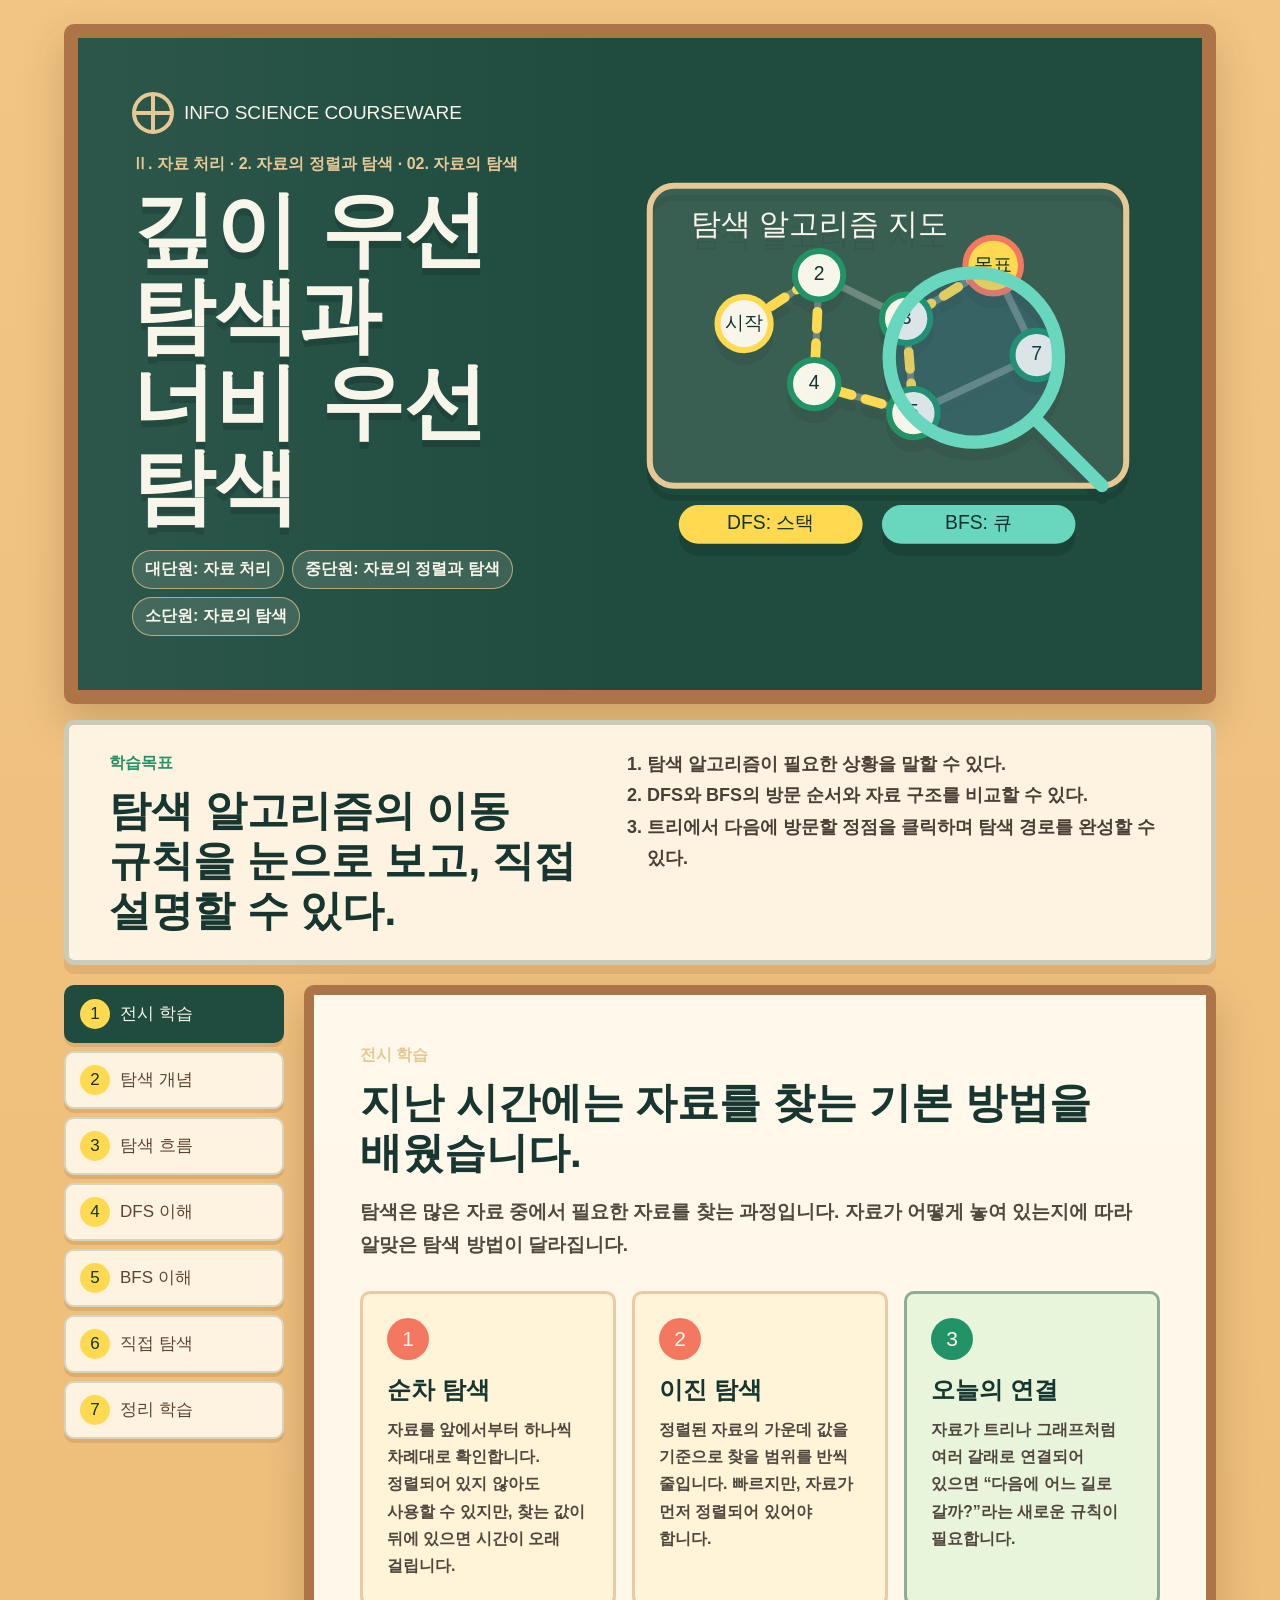
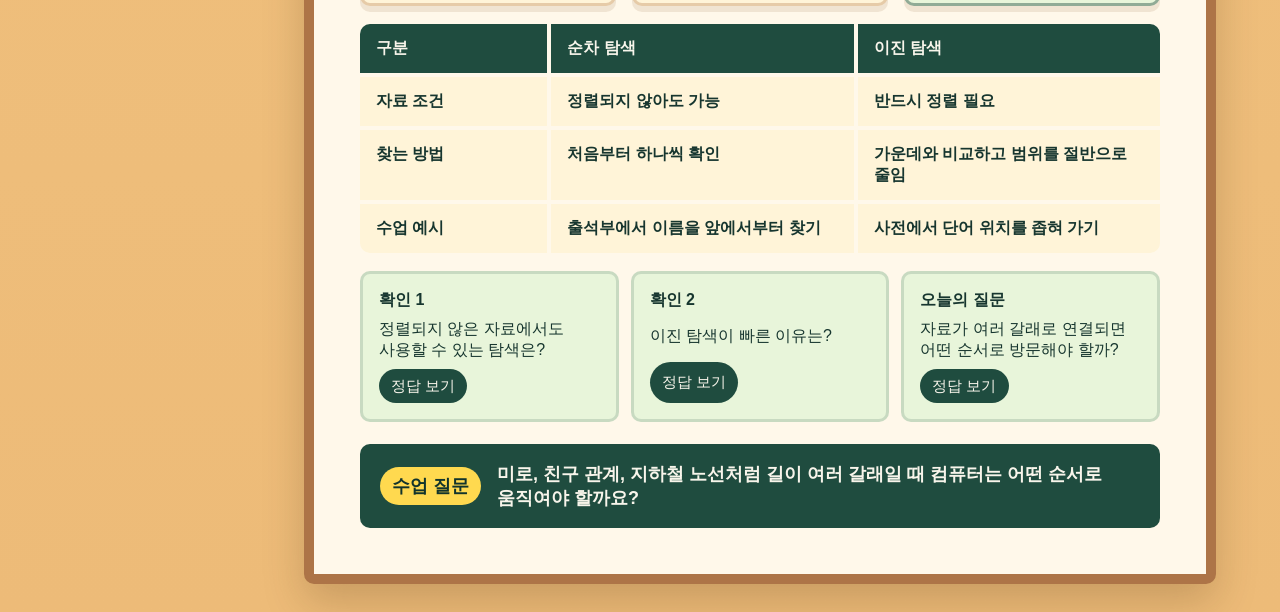
==== commit 11d406b0: "Center hero node labels" ====
--- a/index.html
+++ b/index.html
@@ -31,23 +31,23 @@
             <path class="algo-route" d="M96 132L158 92L154 182L236 206L230 128L302 84"/>
             <g class="algo-node start">
               <circle cx="96" cy="132" r="22"/>
-              <text x="96" y="139">시작</text>
+              <text x="96" y="132">시작</text>
             </g>
             <g class="algo-node">
               <circle cx="158" cy="92" r="20"/>
-              <text x="158" y="99">2</text>
+              <text x="158" y="92">2</text>
             </g>
             <g class="algo-node">
               <circle cx="230" cy="128" r="20"/>
-              <text x="230" y="135">3</text>
+              <text x="230" y="128">3</text>
             </g>
-            <g class="algo-node"><circle cx="154" cy="182" r="20"/><text x="154" y="189">4</text></g>
-            <g class="algo-node"><circle cx="236" cy="206" r="20"/><text x="236" y="213">5</text></g>
+            <g class="algo-node"><circle cx="154" cy="182" r="20"/><text x="154" y="182">4</text></g>
+            <g class="algo-node"><circle cx="236" cy="206" r="20"/><text x="236" y="206">5</text></g>
             <g class="algo-node target">
               <circle cx="302" cy="84" r="23"/>
-              <text x="302" y="91">목표</text>
+              <text x="302" y="84">목표</text>
             </g>
-            <g class="algo-node"><circle cx="338" cy="158" r="20"/><text x="338" y="165">7</text></g>
+            <g class="algo-node"><circle cx="338" cy="158" r="20"/><text x="338" y="158">7</text></g>
             <g class="search-glass">
               <circle cx="286" cy="160" r="70"/>
               <path d="M338 212L392 266"/>
--- a/styles.css
+++ b/styles.css
@@ -190,6 +190,7 @@
   font-size: 16px;
   text-anchor: middle;
   dominant-baseline: central;
+  alignment-baseline: middle;
 }
 
 .search-glass circle,
